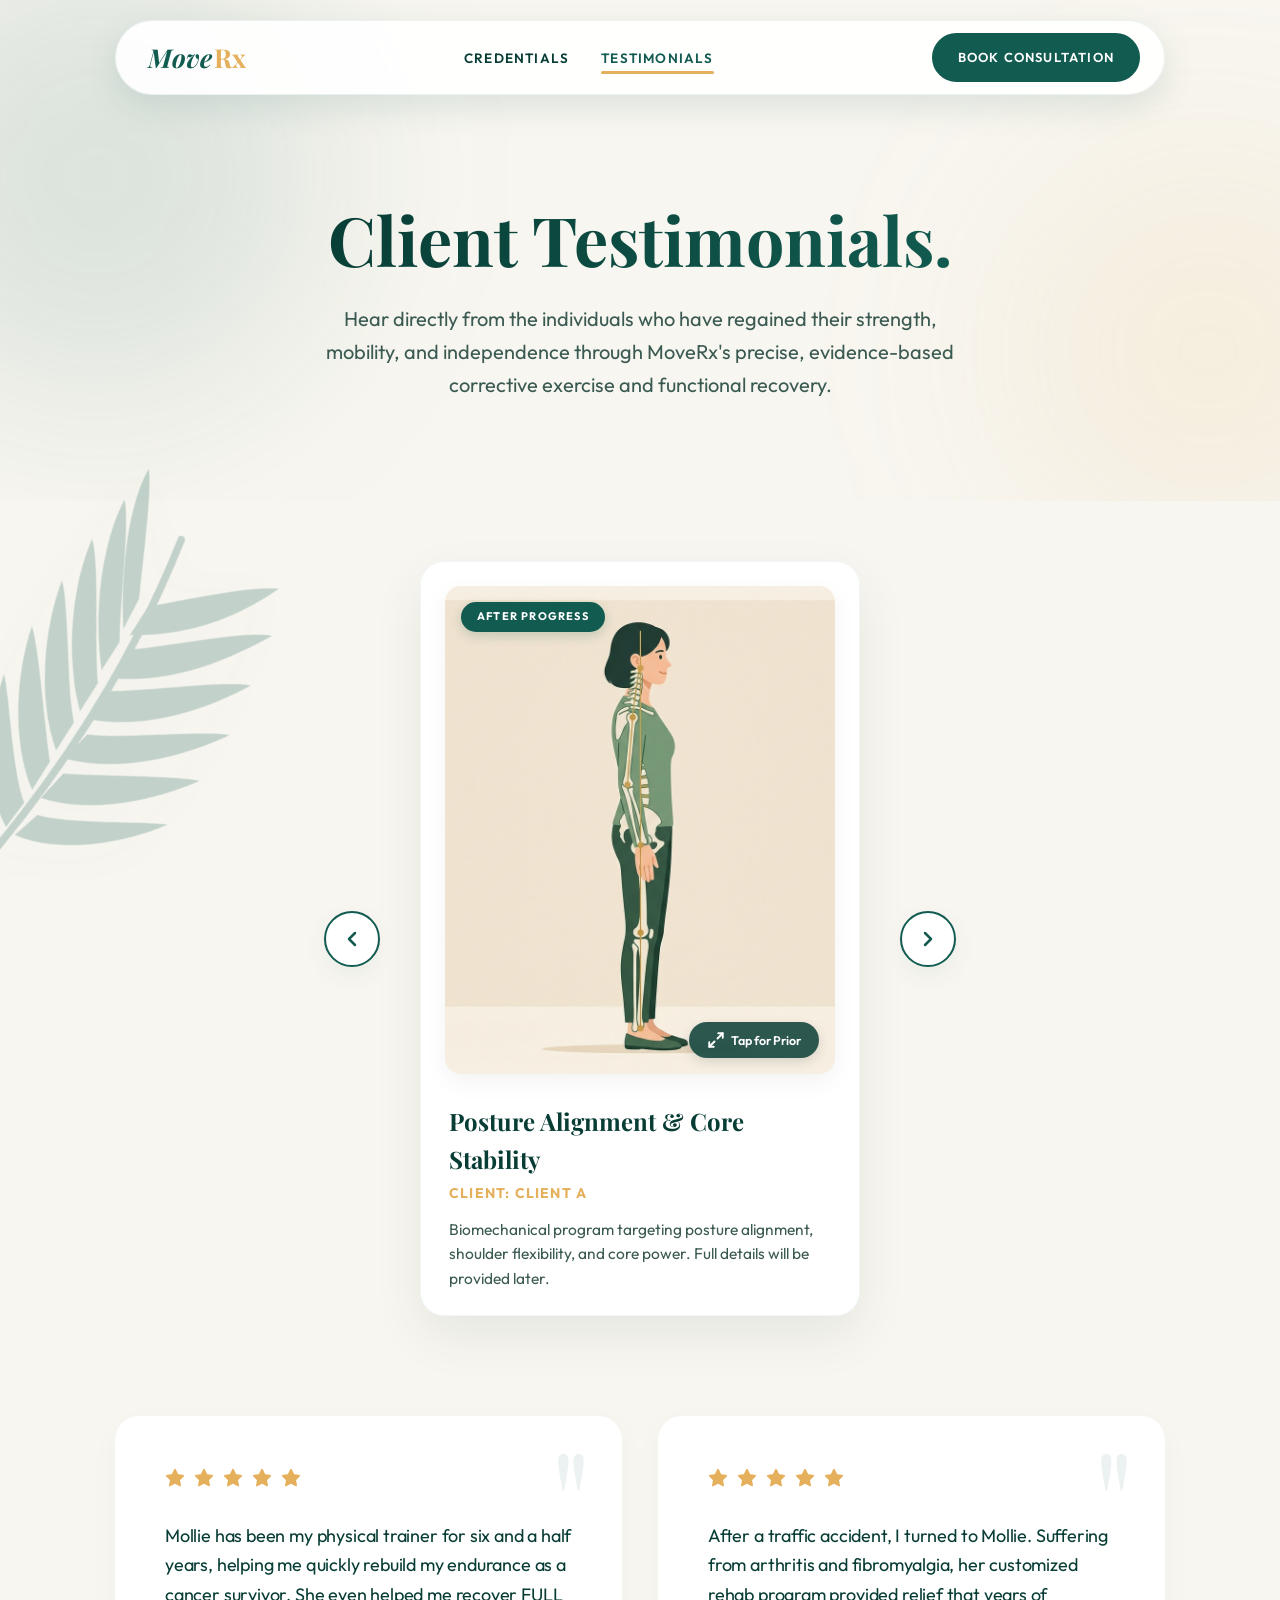
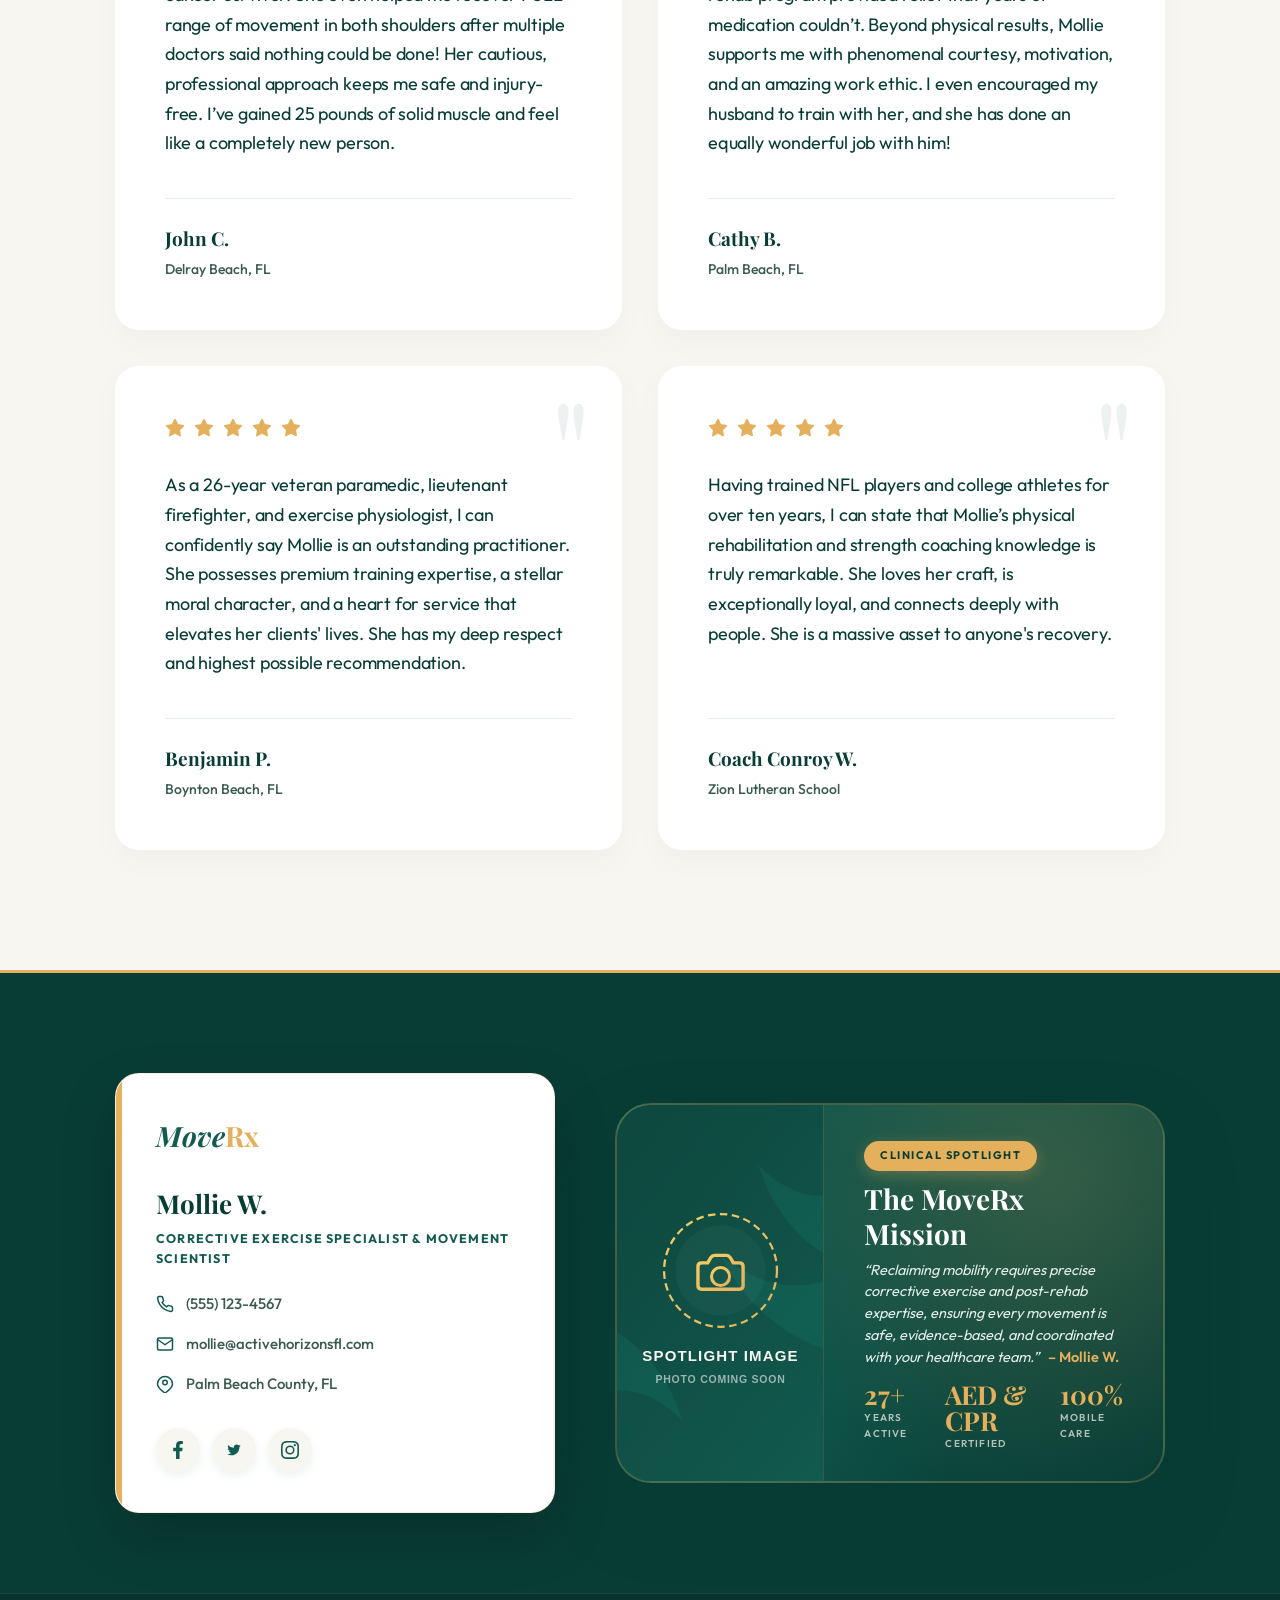
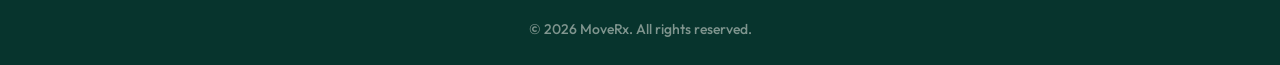
==== testimonials.html @ c53f0d88 "version 1" ====
<!DOCTYPE html>
<html lang="en">
<head>
    <meta charset="UTF-8">
    <meta name="viewport" content="width=device-width, initial-scale=1.0, minimum-scale=1.0">
    <title>Testimonials | MoveRx | Client Journeys</title>
    
    <!-- SEO Meta Tags -->
    <meta name="description" content="Read reviews and success stories from clients who reclaimed their physical independence, strength, and mobility through precision corrective exercise with Mollie.">
    
    <!-- Open Graph (OG) Social Sharing Previews -->
    <meta property="og:title" content="Testimonials | MoveRx | Client Journeys">
    <meta property="og:description" content="Read reviews and success stories from clients who reclaimed their physical independence, strength, and mobility through precision corrective exercise with Mollie.">
    <meta property="og:image" content="assets/images/hero/mollies%20brother.jpg">
    <meta property="og:type" content="website">
    
    <!-- Twitter Sharing Previews -->
    <meta name="twitter:card" content="summary_large_image">
    <meta name="twitter:title" content="Testimonials | MoveRx | Client Journeys">
    <meta name="twitter:description" content="Read reviews and success stories from clients who reclaimed their physical independence, strength, and mobility through precision corrective exercise with Mollie.">
    <meta name="twitter:image" content="assets/images/hero/mollies%20brother.jpg">
    
    <!-- Google Fonts: Playfair Display (Elegant Serif) & Outfit (Crisp Sans-Serif) -->
    <link rel="preconnect" href="https://fonts.googleapis.com">
    <link rel="preconnect" href="https://fonts.gstatic.com" crossorigin>
    <link href="https://fonts.googleapis.com/css2?family=Outfit:wght@400;500;600;700&family=Playfair+Display:ital,wght=0,600;0,700;1,600&display=swap" rel="stylesheet">
    
    <!-- CSS Design Tokens and Styles with version queries to bust caching -->
    <link rel="stylesheet" href="assets/css/variables.css?v=2.0.1">
    <link rel="stylesheet" href="assets/css/main.css?v=2.0.1">
    <link rel="stylesheet" href="assets/css/testimonials.css?v=2.0.1">
</head>
<body>

    <!-- Scroll-Animated Leaves (Injected via JS) -->
    <div id="leaves-mount"></div>

    <!-- Sticky Navigation Bar (Injected via JS) -->
    <header class="nav-container animate-fade-in" id="nav-header">
        <!-- Dynamic Navigation Pill Injected Here -->
    </header>

    <!-- Dynamic Sections Mount -->
    <main id="main-content">
        <!-- Hero, Fling Carousel, Testimonials Grid, and Footer will be injected here via JS -->
    </main>

    <!-- Testimonials Content and Injection Script -->
    <script src="assets/js/testimonials.js"></script>
</body>
</html>
---- assets/css/variables.css ----
/* =========================================
   TROPICAL HIGH-CONTRAST VARIABLES (MoveRx v2)
   ========================================= */
:root {
    /* Color Palette */
    --bg-color: #f8f6f0;       /* Warm Sand */
    --surface-color: #ffffff;  /* Pure White */
    --deep-palm: #083d35;      /* Darkest Green for text & elements */
    --ocean-teal: #125b50;     /* Vibrant Brand Green */
    --ocean-hover: #0d453c;    /* Deep Brand Green Hover */
    --sun-accent: #e5b05c;     /* Tropical Gold/Yellow Accent */
    
    /* Semantic Color Aliases */
    --text-primary: #083d35;
    --text-secondary: #3a5a52;
    --brand-color: #125b50;
    --brand-hover: #0d453c;
    
    /* Navigation Bar System */
    --nav-bg: rgba(255, 255, 255, 0.92);
    --nav-bg-hover: rgba(248, 246, 240, 0.95);
    --nav-border: rgba(18, 91, 80, 0.08);
    --nav-shadow: 0 12px 35px rgba(18, 91, 80, 0.12);
    
    /* Typography Tokens */
    --font-display: 'Playfair Display', serif;
    --font-body: 'Outfit', sans-serif;
    
    /* Spacing and Borders */
    --border-radius-pill: 980px;
    --border-radius-card: 24px;
    --border-radius-img: 16px;
    
    /* Transition Speed */
    --transition-smooth: 0.3s cubic-bezier(0.25, 0.8, 0.25, 1);
    --transition-fast: 0.2s ease;
}
---- assets/css/main.css ----
/* ==========================================================================
   MoveRx Main Stylesheet (v2)
   Description: Premium, mobile-first, and highly-commented design layout
   ========================================================================== */

/* 1. RESET & BASE ELEMENTS
   ========================================================================== */
* {
    margin: 0;
    padding: 0;
    box-sizing: border-box;
}

html, body {
    width: 100%;
    min-height: 100vh;
    margin: 0;
    padding: 0;
}

body {
    background-color: var(--bg-color);
    color: var(--deep-palm);
    font-family: var(--font-body);
    font-size: 18px;
    line-height: 1.6;
    font-weight: 400;
    -webkit-font-smoothing: antialiased;
    -moz-osx-font-smoothing: grayscale;
    overflow-x: hidden;
    position: relative;
}

/* Accessible outline indicators for keyboard navigators */
a, button, input, textarea {
    font-family: inherit;
}

a {
    text-decoration: none;
    color: inherit;
    transition: color var(--transition-fast);
}

a:focus-visible, 
button:focus-visible {
    outline: 3px solid var(--sun-accent);
    outline-offset: 4px;
}

/* Layout Container */
.container {
    width: 87.5%;
    max-width: 1050px;
    margin: 0 auto;
}

/* 2. REUSABLE UI COMPONENTS (Buttons, Badges)
   ========================================================================== */
.btn-primary {
    display: inline-block;
    background-color: var(--ocean-teal);
    color: var(--surface-color) !important;
    border-radius: var(--border-radius-pill);
    font-weight: 600;
    text-align: center;
    text-transform: uppercase;
    letter-spacing: 1px;
    padding: 16px 36px;
    font-size: 15px;
    border: 2px solid var(--ocean-teal);
    box-shadow: 0 8px 20px rgba(18, 91, 80, 0.2);
    transition: var(--transition-smooth);
    cursor: pointer;
}

.btn-primary-small {
    display: inline-block;
    background-color: var(--ocean-teal);
    color: var(--surface-color) !important;
    border-radius: var(--border-radius-pill);
    font-weight: 600;
    text-align: center;
    text-transform: uppercase;
    letter-spacing: 1.2px;
    padding: 12px 24px;
    font-size: 13px;
    border: 2px solid var(--ocean-teal);
    transition: var(--transition-smooth);
    cursor: pointer;
}

.btn-primary:hover, 
.btn-primary-small:hover {
    background-color: var(--deep-palm);
    border-color: var(--deep-palm);
    transform: translateY(-2px);
    box-shadow: 0 12px 25px rgba(8, 61, 53, 0.28);
}

.btn-primary:active, 
.btn-primary-small:active {
    transform: translateY(0);
}

/* 3. STICKY NAVIGATION HEADER
   ========================================================================== */
.nav-container {
    position: fixed;
    top: 20px;
    left: 0;
    width: 100%;
    display: flex;
    justify-content: center;
    z-index: 1000;
    padding: 0 20px;
}

/* Glassmorphism navigation pill */
.nav-pill {
    width: 100%;
    max-width: 1050px;
    background: var(--nav-bg);
    backdrop-filter: blur(12px);
    -webkit-backdrop-filter: blur(12px);
    box-shadow: var(--nav-shadow);
    border-radius: var(--border-radius-pill);
    padding: 12px 24px 12px 32px;
    display: flex;
    justify-content: space-between;
    align-items: center;
    border: 1px solid var(--nav-border);
    transition: background-color var(--transition-smooth), border var(--transition-smooth);
}

.nav-pill:hover {
    background: var(--nav-bg-hover);
    border-color: rgba(18, 91, 80, 0.15);
}

/* Logo brand styling */
.logo {
    font-family: var(--font-display);
    font-size: 26px;
    font-weight: 700;
    display: flex;
    align-items: center;
    gap: 2px;
}

.logo-move {
    color: var(--ocean-teal);
    font-style: italic;
}

.logo-rx {
    color: var(--sun-accent);
}

/* Nav Links List */
.nav-links {
    list-style: none;
    display: flex;
    gap: 32px;
    align-items: center;
}

.nav-links a {
    font-family: var(--font-body);
    font-size: 13.5px;
    font-weight: 600;
    color: var(--deep-palm);
    text-transform: uppercase;
    letter-spacing: 1.2px;
    position: relative;
    padding: 6px 0;
    transition: color var(--transition-fast);
}

/* Premium Gold Underline Animation on Hover */
.nav-links a::after {
    content: '';
    position: absolute;
    width: 0;
    height: 3px;
    bottom: -1px;
    left: 0;
    background-color: var(--sun-accent);
    transition: width var(--transition-smooth);
    border-radius: 2px;
}

.nav-links a:hover {
    color: var(--ocean-teal);
}

.nav-links a:hover::after {
    width: 100%;
}

/* Mobile Navigation Controls */
.mobile-only {
    display: none;
}

.mobile-toggle-checkbox {
    display: none;
}

.mobile-toggle-label {
    display: none;
    flex-direction: column;
    cursor: pointer;
    gap: 6px;
    padding: 10px 4px;
    z-index: 1001;
}

/* Hamburger bars */
.mobile-toggle-label span {
    display: block;
    width: 24px;
    height: 2.2px;
    background-color: var(--deep-palm);
    border-radius: 2px;
    transition: transform 0.3s cubic-bezier(0.25, 0.8, 0.25, 1), 
                opacity 0.2s ease;
}

/* Desktop CTA */
.desktop-only {
    display: block;
}

/* 4. HERO SECTION LAYOUT (Full Background Image)
   ========================================================================== */
.hero-section {
    padding: 200px 0 140px;
    position: relative;
    overflow: hidden;
    display: flex;
    align-items: center;
    justify-content: center;
    min-height: 90vh;
    text-align: center;
}

/* Background image wrapper with custom opacity */
.hero-bg-image {
    position: absolute;
    inset: 0;
    background-size: cover;
    background-position: center 30%;
    background-repeat: no-repeat;
    opacity: 0.82; /* Increased opacity by another +30% for high image visibility */
    z-index: -2;
    transition: opacity 0.5s ease;
}

/* Linear color gradient legibility mask */
.hero-overlay {
    position: absolute;
    inset: 0;
    background: linear-gradient(
        to bottom,
        rgba(248, 246, 240, 0.4) 0%,
        rgba(248, 246, 240, 0.8) 60%,
        rgba(248, 246, 240, 0.98) 100%
    );
    z-index: -1;
}

/* Ambient background glows (sit between mask and text) */
.hero-glow-teal {
    position: absolute;
    top: -10%;
    left: -10%;
    width: min(500px, 80vw);
    height: min(500px, 80vw);
    background: rgba(18, 91, 80, 0.12);
    filter: blur(120px);
    border-radius: 50%;
    pointer-events: none;
    z-index: -1;
}

.hero-glow-gold {
    position: absolute;
    bottom: 10%;
    right: -10%;
    width: min(450px, 70vw);
    height: min(450px, 70vw);
    background: rgba(229, 176, 92, 0.12);
    filter: blur(120px);
    border-radius: 50%;
    pointer-events: none;
    z-index: -1;
}

/* Centered content wrapper */
.hero-content-wrapper {
    display: flex;
    flex-direction: column;
    align-items: center;
    max-width: 800px; /* Optimal line length for typography reading */
    z-index: 2;
}

.pill-badge {
    display: inline-block;
    color: var(--deep-palm);
    font-size: 12.5px;
    font-weight: 700;
    text-transform: uppercase;
    letter-spacing: 1.5px;
    padding: 8px 24px;
    border-radius: var(--border-radius-pill);
    margin-bottom: 24px;
    background: var(--sun-accent);
    box-shadow: 0 6px 18px rgba(229, 176, 92, 0.35);
}

.hero-content-wrapper h1 {
    font-family: var(--font-display);
    font-size: clamp(38px, 6vw, 68px);
    line-height: 1.15;
    font-weight: 700;
    margin-bottom: 24px;
    color: var(--deep-palm);
}

.hero-description {
    font-family: var(--font-body);
    font-size: clamp(17px, 2.2vw, 20px);
    line-height: 1.65;
    color: var(--text-secondary);
    margin-bottom: 44px;
    max-width: 650px;
}

.hero-actions {
    display: flex;
    gap: 20px;
    align-items: center;
    justify-content: center;
    flex-wrap: wrap;
    width: 100%;
}

.btn-secondary {
    display: inline-block;
    color: var(--ocean-teal) !important;
    font-weight: 600;
    text-align: center;
    text-transform: uppercase;
    letter-spacing: 1.2px;
    padding: 14px 28px;
    font-size: 13.5px;
    border-radius: var(--border-radius-pill);
    border: 2px solid rgba(18, 91, 80, 0.2);
    background: transparent;
    transition: var(--transition-smooth);
    cursor: pointer;
}

.btn-secondary:hover {
    border-color: var(--ocean-teal);
    background-color: rgba(18, 91, 80, 0.05);
    transform: translateY(-2px);
}

.btn-secondary:active {
    transform: translateY(0);
}

/* 5. SCROLL-ANIMATED TROPICAL PALM LEAVES
   ========================================================================== */
.scroll-leaf-container {
    position: absolute;
    width: 300px;
    height: 450px;
    z-index: 1; /* Sits below interactive items but above background glows */
    pointer-events: none; /* Allows click-through interaction */
    opacity: 0;
    transition: opacity 0.25s ease-out, transform 0.25s ease-out;
    will-change: transform, opacity;
}

.leaf-left {
    left: -140px;
    transform: translateX(-65px) rotate(10deg);
    transform-origin: 50% 90%;
}

.leaf-right {
    right: -140px;
    transform: translateX(65px) rotate(-10deg);
    transform-origin: 50% 90%;
}

.scroll-leaf-svg {
    width: 100%;
    height: 100%;
    color: var(--ocean-teal);
    opacity: 0.85;
    filter: drop-shadow(0 10px 20px rgba(8, 61, 53, 0.08));
}

/* Override dimensions for specific tropical shapes to avoid text collision */
.scroll-leaf-container.type-palm {
    width: 220px;
    height: 330px;
}

.scroll-leaf-container.type-sand {
    width: 240px;
    height: 160px;
}

.scroll-leaf-container.type-sand.leaf-left {
    left: -110px;
}

/* 5. SUCCESS STORIES SHOWCASE (Dynamic Fling Carousel)
   ========================================================================== */
.success-section {
    padding: 120px 0;
    background-color: transparent;
    position: relative;
    z-index: 5;
    text-align: center;
}

.section-header {
    margin-bottom: 60px;
    text-align: center;
}

.section-header h2 {
    font-family: var(--font-display);
    font-size: clamp(32px, 5.2vw, 48px);
    font-weight: 700;
    margin-bottom: 20px;
    color: var(--deep-palm);
}

.section-subtext {
    font-family: var(--font-body);
    font-size: clamp(17px, 2.2vw, 21px);
    color: var(--text-secondary);
    max-width: 650px;
    margin: 0 auto;
}

/* Showcase layout containing side navigation buttons and card mount */
.showcase-container {
    position: relative;
    display: flex;
    align-items: center;
    justify-content: center;
    max-width: 800px;
    margin: 0 auto;
    gap: 40px;
    padding: 20px 0;
}

.carousel-btn {
    background: var(--surface-color);
    color: var(--ocean-teal);
    border: 2px solid var(--ocean-teal);
    border-radius: 50%;
    width: 56px;
    height: 56px;
    display: flex;
    align-items: center;
    justify-content: center;
    cursor: pointer;
    box-shadow: 0 8px 24px rgba(18, 91, 80, 0.06);
    transition: var(--transition-smooth);
    z-index: 10;
    flex-shrink: 0;
}

.carousel-btn:hover {
    background: var(--ocean-teal);
    color: var(--surface-color);
    transform: scale(1.1);
    box-shadow: 0 12px 28px rgba(18, 91, 80, 0.2);
}

.carousel-btn:active {
    transform: scale(0.95);
}

/* Stable card mount to prevent page reflows */
.card-mount {
    position: relative;
    width: 100%;
    max-width: 440px;
    min-height: 590px;
    display: flex;
    justify-content: center;
    align-items: flex-start;
    overflow: visible; /* Let card swing out of bounds dynamically */
}

/* The Success Card */
.success-card {
    width: 100%;
    background: var(--surface-color);
    border-radius: var(--border-radius-card);
    padding: 24px;
    box-shadow: 0 20px 50px rgba(8, 61, 53, 0.08);
    border: 1px solid rgba(18, 91, 80, 0.05);
    display: flex;
    flex-direction: column;
    gap: 24px;
    transition: border-color var(--transition-smooth), box-shadow var(--transition-smooth);
    will-change: transform, opacity;
}

.success-card:hover {
    border-color: rgba(18, 91, 80, 0.16);
    box-shadow: 0 28px 65px rgba(8, 61, 53, 0.13);
}

/* Interactive Image Transition box */
.image-transition-box {
    position: relative;
    width: 100%;
    aspect-ratio: 4 / 5;
    border-radius: var(--border-radius-img);
    overflow: hidden;
    cursor: pointer;
    box-shadow: 0 8px 25px rgba(0, 0, 0, 0.05);
    background: var(--bg-color);
}

.image-transition-box img {
    position: absolute;
    top: 0;
    left: 0;
    width: 100%;
    height: 100%;
    object-fit: cover;
    transition: opacity 0.6s cubic-bezier(0.25, 1, 0.5, 1), 
                transform 0.6s cubic-bezier(0.25, 1, 0.5, 1);
}

.img-before {
    z-index: 1;
    opacity: 0;
    transform: scale(1.04);
}

.img-after {
    z-index: 2;
    opacity: 1;
    transform: scale(1);
}

/* Toggle crossfade styling */
.image-transition-box.show-before .img-before {
    opacity: 1;
    transform: scale(1);
}

.image-transition-box.show-before .img-after {
    opacity: 0;
    transform: scale(0.96);
}

.status-badge {
    position: absolute;
    top: 16px;
    left: 16px;
    padding: 6px 16px;
    border-radius: var(--border-radius-pill);
    font-weight: 700;
    font-size: 11px;
    text-transform: uppercase;
    letter-spacing: 1.2px;
    transition: opacity var(--transition-smooth);
}

.badge-before {
    background: var(--surface-color);
    color: var(--deep-palm);
    z-index: 3;
    opacity: 0;
    box-shadow: 0 4px 12px rgba(0, 0, 0, 0.1);
}

.badge-after {
    background: var(--ocean-teal);
    color: var(--surface-color);
    z-index: 4;
    opacity: 1;
    box-shadow: 0 4px 12px rgba(18, 91, 80, 0.2);
}

.image-transition-box.show-before .badge-before {
    opacity: 1;
}

.image-transition-box.show-before .badge-after {
    opacity: 0;
}

/* User interaction instruction badge */
.interaction-hint {
    position: absolute;
    bottom: 16px;
    right: 16px;
    background: rgba(8, 61, 53, 0.85);
    backdrop-filter: blur(4px);
    -webkit-backdrop-filter: blur(4px);
    color: #fff;
    padding: 8px 18px;
    border-radius: var(--border-radius-pill);
    font-size: 12.5px;
    font-weight: 600;
    display: flex;
    align-items: center;
    gap: 6px;
    z-index: 5;
    box-shadow: 0 4px 12px rgba(0, 0, 0, 0.12);
    transition: background-color var(--transition-fast);
}

.image-transition-box:hover .interaction-hint {
    background: rgba(8, 61, 53, 0.95);
}

/* Typography styles for success card text info */
.service-info {
    text-align: left;
    padding: 4px 4px 0;
}

.service-title {
    font-family: var(--font-display);
    font-size: 24px;
    font-weight: 700;
    color: var(--deep-palm);
    margin-bottom: 4px;
}

.client-name {
    font-family: var(--font-body);
    font-size: 14px;
    font-weight: 700;
    color: var(--sun-accent);
    text-transform: uppercase;
    letter-spacing: 1.2px;
    margin-bottom: 12px;
}

.service-desc {
    font-family: var(--font-body);
    font-size: 15.5px;
    line-height: 1.6;
    color: var(--text-secondary);
}

/* Tactile Fling transition animations */
.fling-out-left {
    animation: flingOutLeft 0.35s cubic-bezier(0.25, 1, 0.5, 1) forwards;
}

.fling-out-right {
    animation: flingOutRight 0.35s cubic-bezier(0.25, 1, 0.5, 1) forwards;
}

.fling-in-left {
    animation: flingInLeft 0.35s cubic-bezier(0.25, 1, 0.5, 1) forwards;
}

.fling-in-right {
    animation: flingInRight 0.35s cubic-bezier(0.25, 1, 0.5, 1) forwards;
}

@keyframes flingOutLeft {
    0% {
        opacity: 1;
        transform: translateX(0) rotate(0) scale(1);
    }
    100% {
        opacity: 0;
        transform: translateX(-140%) rotate(-15deg) scale(0.9);
    }
}

@keyframes flingOutRight {
    0% {
        opacity: 1;
        transform: translateX(0) rotate(0) scale(1);
    }
    100% {
        opacity: 0;
        transform: translateX(140%) rotate(15deg) scale(0.9);
    }
}

@keyframes flingInLeft {
    0% {
        opacity: 0;
        transform: translateX(-140%) rotate(-15deg) scale(0.9);
    }
    100% {
        opacity: 1;
        transform: translateX(0) rotate(0) scale(1);
    }
}

@keyframes flingInRight {
    0% {
        opacity: 0;
        transform: translateX(140%) rotate(15deg) scale(0.9);
    }
    100% {
        opacity: 1;
        transform: translateX(0) rotate(0) scale(1);
    }
}

/* 6. VISUAL ANIMATIONS
   ========================================================================== */
@keyframes fadeInUp {
    from {
        opacity: 0;
        transform: translateY(20px);
    }
    to {
        opacity: 1;
        transform: translateY(0);
    }
}

.animate-fade-in {
    animation: fadeInUp 0.8s cubic-bezier(0.25, 1, 0.5, 1) forwards;
}

/* 7. RESPONSIVE MEDIA QUERIES (Mobile and Tablet Layouts)
   ========================================================================== */
@media (max-width: 768px) {
    /* Scale down and reposition leaves on mobile instead of hiding them */
    .scroll-leaf-container {
        width: 150px;
        height: 225px;
    }
    
    .leaf-left {
        left: -95px;
    }
    
    .leaf-right {
        right: -95px;
    }

    .scroll-leaf-container.type-palm {
        width: 110px;
        height: 165px;
    }
    
    .scroll-leaf-container.type-sand {
        width: 120px;
        height: 80px;
    }
    
    .scroll-leaf-container.type-sand.leaf-left {
        left: -75px;
    }
}

@media (max-width: 850px) {
    .mobile-toggle-label {
        display: flex;
    }

    .desktop-only {
        display: none;
    }

    .mobile-only {
        display: block;
        margin-top: 10px;
        width: 100%;
    }

    /* Change navbar pill behavior to support dropdown panel */
    .nav-pill {
        padding: 12px 24px;
        border-radius: 28px;
    }

    /* Mobile drawer menu styled cleanly */
    .nav-links {
        position: absolute;
        top: 80px;
        left: 20px;
        right: 20px;
        background: var(--surface-color);
        border: 1px solid var(--nav-border);
        border-radius: 20px;
        flex-direction: column;
        gap: 8px;
        padding: 24px;
        box-shadow: 0 16px 40px rgba(8, 61, 53, 0.16);
        opacity: 0;
        visibility: hidden;
        transform: translateY(-12px);
        transition: opacity 0.3s cubic-bezier(0.25, 0.8, 0.25, 1),
                    transform 0.3s cubic-bezier(0.25, 0.8, 0.25, 1),
                    visibility 0.3s;
        z-index: 999;
    }

    .nav-links a {
        display: block;
        width: 100%;
        text-align: center;
        padding: 14px 20px;
        font-size: 15px;
        border-radius: 10px;
        letter-spacing: 1.5px;
    }

    .nav-links a::after {
        display: none; /* Hide gold underline hover bar on mobile */
    }

    .nav-links a:hover {
        background-color: var(--bg-color);
        color: var(--ocean-teal);
    }

    /* Show links drawer and animate hamburger bars when checked */
    .mobile-toggle-checkbox:checked ~ .nav-links {
        opacity: 1;
        visibility: visible;
        transform: translateY(0);
    }

    .mobile-toggle-checkbox:checked ~ .mobile-toggle-label span:nth-child(1) {
        transform: translateY(8px) rotate(45deg);
    }

    .mobile-toggle-checkbox:checked ~ .mobile-toggle-label span:nth-child(2) {
        opacity: 0;
    }

    .mobile-toggle-checkbox:checked ~ .mobile-toggle-label span:nth-child(3) {
        transform: translateY(-8.2px) rotate(-45deg);
    }

    /* Hero section mobile responsive tweaks */
    .hero-section {
        padding: 140px 0 80px;
        min-height: auto;
    }
    
    .hero-bg-image {
        opacity: 0.75; /* Increased opacity by another +30% for higher mobile visibility */
    }
    
    .hero-description {
        margin-bottom: 30px;
    }
    
    .hero-actions {
        flex-direction: column;
        gap: 16px;
    }
    
    .hero-actions a {
        width: 100%;
        max-width: 280px;
    }

    /* Success Stories mobile responsive tweaks */
    .success-section {
        padding: 80px 0;
    }
    
    .showcase-container {
        gap: 16px;
    }
    
    .carousel-btn {
        position: absolute;
        top: 32%;
        width: 48px;
        height: 48px;
        background: rgba(255, 255, 255, 0.95);
        border-color: rgba(18, 91, 80, 0.25);
        box-shadow: 0 6px 20px rgba(8, 61, 53, 0.12);
    }
    
    .prev-btn {
        left: -12px;
    }
    
    .next-btn {
        right: -12px;
    }
    
    .card-mount {
        min-height: 525px;
        max-width: 100%;
    }
    
    .success-card {
        padding: 18px;
    }
    
    .service-title {
        font-size: 22px;
    }
}

/* ==========================================================================
   8. SITE FOOTER (Green Theme with Business Card & 3D Spotlight Card)
   ========================================================================== */
.site-footer-green {
    background-color: var(--deep-palm);
    color: var(--bg-color);
    padding: 100px 0 0;
    position: relative;
    z-index: 5;
    border-top: 3px solid var(--sun-accent);
    overflow: hidden;
}

.footer-grid-container {
    display: grid;
    grid-template-columns: 1fr 1.25fr;
    gap: 60px;
    align-items: center;
    padding-bottom: 80px;
}

/* 8.1 BUSINESS CARD (LEFT SIDE) */
.business-card {
    background: var(--surface-color);
    color: var(--deep-palm);
    padding: 40px;
    border-radius: var(--border-radius-card);
    box-shadow: 0 24px 55px rgba(0, 0, 0, 0.18);
    border: 1px solid rgba(229, 176, 92, 0.2);
    position: relative;
    overflow: hidden;
    display: flex;
    flex-direction: column;
    gap: 24px;
}

.business-card::before {
    content: '';
    position: absolute;
    top: 0;
    left: 0;
    width: 6px;
    height: 100%;
    background: var(--sun-accent);
}

.business-card .card-logo {
    font-family: var(--font-display);
    font-size: 28px;
    font-weight: 700;
}

.business-card .card-logo .logo-move {
    color: var(--ocean-teal);
    font-style: italic;
}

.business-card .card-logo .logo-rx {
    color: var(--sun-accent);
}

.business-card h3 {
    font-family: var(--font-display);
    font-size: 26px;
    font-weight: 700;
    color: var(--deep-palm);
    margin-bottom: 4px;
}

.business-card .card-specialty {
    font-family: var(--font-body);
    font-size: 12.5px;
    font-weight: 700;
    text-transform: uppercase;
    letter-spacing: 1.2px;
    color: var(--ocean-teal);
}

.business-card .card-contact-info {
    display: flex;
    flex-direction: column;
    gap: 16px;
}

.business-card .card-contact-item {
    display: flex;
    align-items: center;
    gap: 12px;
    font-size: 15px;
    font-weight: 500;
    color: var(--text-secondary);
    transition: color var(--transition-fast);
}

.business-card a.card-contact-item:hover {
    color: var(--ocean-teal);
}

.business-card .card-contact-item svg {
    color: var(--ocean-teal);
    flex-shrink: 0;
}

.business-card .card-socials {
    display: flex;
    gap: 12px;
    margin-top: 8px;
}

.business-card .social-icon {
    display: flex;
    align-items: center;
    justify-content: center;
    width: 44px;
    height: 44px;
    border-radius: 50%;
    background-color: var(--bg-color);
    color: var(--ocean-teal);
    transition: var(--transition-smooth);
    box-shadow: 0 4px 10px rgba(18, 91, 80, 0.08);
}

.business-card .social-icon svg {
    width: 18px;
    height: 18px;
}

.business-card .social-icon:hover {
    background-color: var(--ocean-teal);
    color: var(--surface-color);
    transform: translateY(-3px);
    box-shadow: 0 8px 18px rgba(18, 91, 80, 0.2);
}

/* 8.2 3D SPOTLIGHT CARD (RIGHT SIDE) */
.card-container-3d {
    position: relative;
    width: 100%;
    max-width: 800px;
    height: 380px;
    perspective: 2000px;
}

.canvas-3d {
    position: relative;
    width: 100%;
    height: 100%;
    border-radius: 36px;
    transition: transform 0.4s cubic-bezier(0.16, 1, 0.3, 1), box-shadow 0.4s ease;
    transform-style: preserve-3d;
    box-shadow: 0 30px 70px rgba(8, 61, 53, 0.25);
    background: linear-gradient(135deg, var(--ocean-teal) 0%, var(--deep-palm) 100%);
    border: 2px solid rgba(229, 176, 92, 0.25);
    display: grid;
    grid-template-columns: repeat(5, 1fr);
    grid-template-rows: repeat(5, 1fr);
    overflow: hidden;
}

.canvas-3d::after {
    content: '';
    position: absolute;
    top: 0; left: 0; right: 0; bottom: 0;
    background: radial-gradient(circle at 80% 20%, rgba(229, 176, 92, 0.18) 0%, transparent 60%),
                radial-gradient(circle at 10% 80%, rgba(24, 154, 134, 0.2) 0%, transparent 50%);
    pointer-events: none;
    z-index: 2;
}

.tracker {
    position: relative;
    width: 100%;
    height: 100%;
    z-index: 20;
    cursor: pointer;
}

.tr-1  { grid-area: 1 / 1; }
.tr-2  { grid-area: 1 / 2; }
.tr-3  { grid-area: 1 / 3; }
.tr-4  { grid-area: 1 / 4; }
.tr-5  { grid-area: 1 / 5; }
.tr-6  { grid-area: 2 / 1; }
.tr-7  { grid-area: 2 / 2; }
.tr-8  { grid-area: 2 / 3; }
.tr-9  { grid-area: 2 / 4; }
.tr-10 { grid-area: 2 / 5; }
.tr-11 { grid-area: 3 / 1; }
.tr-12 { grid-area: 3 / 2; }
.tr-13 { grid-area: 3 / 3; }
.tr-14 { grid-area: 3 / 4; }
.tr-15 { grid-area: 3 / 5; }
.tr-16 { grid-area: 4 / 1; }
.tr-17 { grid-area: 4 / 2; }
.tr-18 { grid-area: 4 / 3; }
.tr-19 { grid-area: 4 / 4; }
.tr-20 { grid-area: 4 / 5; }
.tr-21 { grid-area: 5 / 1; }
.tr-22 { grid-area: 5 / 2; }
.tr-23 { grid-area: 5 / 3; }
.tr-24 { grid-area: 5 / 4; }
.tr-25 { grid-area: 5 / 5; }

/* Rotations triggered on sibling canvas */
.canvas-3d:has(.tr-1:hover)  { transform: rotateX(12deg) rotateY(-18deg); }
.canvas-3d:has(.tr-2:hover)  { transform: rotateX(12deg) rotateY(-9deg); }
.canvas-3d:has(.tr-3:hover)  { transform: rotateX(12deg) rotateY(0deg); }
.canvas-3d:has(.tr-4:hover)  { transform: rotateX(12deg) rotateY(9deg); }
.canvas-3d:has(.tr-5:hover)  { transform: rotateX(12deg) rotateY(18deg); }
.canvas-3d:has(.tr-6:hover)  { transform: rotateX(6deg) rotateY(-18deg); }
.canvas-3d:has(.tr-7:hover)  { transform: rotateX(6deg) rotateY(-9deg); }
.canvas-3d:has(.tr-8:hover)  { transform: rotateX(6deg) rotateY(0deg); }
.canvas-3d:has(.tr-9:hover)  { transform: rotateX(6deg) rotateY(9deg); }
.canvas-3d:has(.tr-10:hover) { transform: rotateX(6deg) rotateY(18deg); }
.canvas-3d:has(.tr-11:hover) { transform: rotateX(0deg) rotateY(-18deg); }
.canvas-3d:has(.tr-12:hover) { transform: rotateX(0deg) rotateY(-9deg); }
.canvas-3d:has(.tr-13:hover) { transform: rotateX(0deg) rotateY(0deg); }
.canvas-3d:has(.tr-14:hover) { transform: rotateX(0deg) rotateY(9deg); }
.canvas-3d:has(.tr-15:hover) { transform: rotateX(0deg) rotateY(18deg); }
.canvas-3d:has(.tr-16:hover) { transform: rotateX(-6deg) rotateY(-18deg); }
.canvas-3d:has(.tr-17:hover) { transform: rotateX(-6deg) rotateY(-9deg); }
.canvas-3d:has(.tr-18:hover) { transform: rotateX(-6deg) rotateY(0deg); }
.canvas-3d:has(.tr-19:hover) { transform: rotateX(-6deg) rotateY(9deg); }
.canvas-3d:has(.tr-20:hover) { transform: rotateX(-6deg) rotateY(18deg); }
.canvas-3d:has(.tr-21:hover) { transform: rotateX(-12deg) rotateY(-18deg); }
.canvas-3d:has(.tr-22:hover) { transform: rotateX(-12deg) rotateY(-9deg); }
.canvas-3d:has(.tr-23:hover) { transform: rotateX(-12deg) rotateY(0deg); }
.canvas-3d:has(.tr-24:hover) { transform: rotateX(-12deg) rotateY(9deg); }
.canvas-3d:has(.tr-25:hover) { transform: rotateX(-12deg) rotateY(18deg); }

.card-content-3d {
    position: absolute;
    top: 0; left: 0;
    width: 100%; height: 100%;
    pointer-events: none;
    display: flex;
    z-index: 5;
    transform-style: preserve-3d;
}

.spotlight-split-layout {
    display: flex;
    flex-direction: row;
    height: 100%;
    width: 100%;
}

.spotlight-image-side {
    width: 38%;
    height: 100%;
    position: relative;
    border-right: 1px solid rgba(229, 176, 92, 0.15);
    z-index: 1;
    transform: translateZ(30px);
    overflow: hidden;
}

.spotlight-img {
    width: 100%;
    height: 100%;
    object-fit: cover;
    display: block;
}

.spotlight-text-side {
    width: 62%;
    height: 100%;
    padding: 36px 40px;
    display: flex;
    flex-direction: column;
    justify-content: space-between;
    color: var(--surface-color);
}

.spotlight-badge {
    align-self: flex-start;
    background: var(--sun-accent);
    color: var(--deep-palm);
    font-size: 11px;
    font-weight: 700;
    text-transform: uppercase;
    letter-spacing: 1.5px;
    padding: 6px 16px;
    border-radius: var(--border-radius-pill);
    transform: translateZ(45px);
    box-shadow: 0 4px 15px rgba(229, 176, 92, 0.3);
}

.card-title-3d {
    font-family: var(--font-display);
    font-size: 28px;
    font-weight: 700;
    color: var(--surface-color);
    transform: translateZ(60px);
    margin-top: 10px;
    line-height: 1.25;
}

.card-description-3d {
    font-family: var(--font-body);
    font-size: 14.5px;
    line-height: 1.5;
    color: #e2edea;
    transform: translateZ(50px);
    margin-top: 8px;
    font-style: italic;
}

.card-description-3d .quote-author {
    color: var(--sun-accent);
    font-weight: 600;
    font-style: normal;
    display: inline-block;
    margin-left: 6px;
}

.card-stats-row-3d {
    display: flex;
    gap: 30px;
    margin-top: 15px;
    transform: translateZ(55px);
}

.stat-box-3d {
    display: flex;
    flex-direction: column;
}

.stat-number-3d {
    font-family: var(--font-display);
    font-size: 26px;
    font-weight: 700;
    color: var(--sun-accent);
    line-height: 1;
    margin-bottom: 2px;
}

.stat-label-3d {
    font-size: 10px;
    text-transform: uppercase;
    letter-spacing: 1.2px;
    color: rgba(248, 246, 240, 0.7);
    font-weight: 600;
}

/* 8.3 FOOTER BOTTOM BAR */
.footer-bottom-bar {
    background-color: rgba(0, 0, 0, 0.15);
    padding: 24px 0;
    border-top: 1px solid rgba(248, 246, 240, 0.08);
    font-size: 14px;
    font-weight: 500;
    color: rgba(248, 246, 240, 0.5);
    text-align: center;
}

/* 8.4 RESPONSIVE FOOTER MEDIA QUERIES */
@media (max-width: 900px) {
    .footer-grid-container {
        grid-template-columns: 1fr;
        gap: 50px;
        padding-bottom: 60px;
    }
    
    .business-card {
        max-width: 100%;
    }
}

@media (max-width: 768px) {
    .site-footer-green {
        padding: 80px 0 0;
    }
    
    .card-container-3d {
        height: 520px;
    }
    
    .spotlight-split-layout {
        flex-direction: column;
    }
    
    .spotlight-image-side {
        width: 100%;
        height: 180px;
        border-right: none;
        border-bottom: 1px solid rgba(229, 176, 92, 0.15);
    }
    
    .spotlight-text-side {
        width: 100%;
        padding: 30px;
        gap: 16px;
    }
    
    .card-stats-row-3d {
        gap: 20px;
    }
}
---- assets/css/testimonials.css ----
/* ==========================================================================
   MoveRx Testimonials Stylesheet (v2)
   Description: Styles for the testimonials grid, client testimonial cards,
                hero section, active page navigation highlights.
   ========================================================================== */

/* 1. TESTIMONIALS HERO SECTION
   ========================================================================== */
.testimonial-hero {
    position: relative;
    padding: 200px 0 100px;
    text-align: center;
    overflow: hidden;
    min-height: 50vh;
    display: flex;
    align-items: center;
    justify-content: center;
}

/* Ambient decorative background glows */
.testimonial-hero .hero-glow-teal {
    position: absolute;
    top: -10%;
    left: -10%;
    width: min(450px, 75vw);
    height: min(450px, 75vw);
    background: rgba(18, 91, 80, 0.12);
    filter: blur(100px);
    border-radius: 50%;
    pointer-events: none;
    z-index: -1;
}

.testimonial-hero .hero-glow-gold {
    position: absolute;
    bottom: -10%;
    right: -10%;
    width: min(400px, 70vw);
    height: min(400px, 70vw);
    background: rgba(229, 176, 92, 0.12);
    filter: blur(100px);
    border-radius: 50%;
    pointer-events: none;
    z-index: -1;
}

.testimonial-hero-content {
    display: flex;
    flex-direction: column;
    align-items: center;
    max-width: 800px;
    z-index: 2;
}

.testimonial-hero h1 {
    font-family: var(--font-display);
    font-size: clamp(38px, 6vw, 68px);
    line-height: 1.15;
    font-weight: 700;
    margin-bottom: 24px;
    background: linear-gradient(135deg, var(--deep-palm) 0%, var(--ocean-teal) 100%);
    -webkit-background-clip: text;
    -webkit-text-fill-color: transparent;
    display: inline-block;
}

.testimonial-hero .hero-subtext {
    font-family: var(--font-body);
    font-size: clamp(17px, 2.2vw, 20px);
    line-height: 1.65;
    color: var(--text-secondary);
    max-width: 650px;
    margin: 0 auto;
}

/* 2. TESTIMONIALS GRID & CARDS
   ========================================================================== */
.testimonials-grid-section {
    position: relative;
    padding: 20px 0 120px;
    z-index: 2;
}

.testimonials-grid {
    display: grid;
    grid-template-columns: 1fr;
    gap: 28px;
}

@media (min-width: 768px) {
    .testimonials-grid {
        grid-template-columns: repeat(2, 1fr);
        gap: 36px;
    }
}

.testimonial-card {
    background-color: var(--surface-color);
    border-radius: var(--border-radius-card);
    padding: 48px;
    box-shadow: 0 10px 30px rgba(0, 0, 0, 0.03);
    border: 2px solid transparent;
    transition: transform var(--transition-smooth), 
                box-shadow var(--transition-smooth), 
                border-color var(--transition-smooth);
    display: flex;
    flex-direction: column;
    height: 100%;
    position: relative;
    overflow: hidden;
}

/* Premium styled quotation mark watermark */
.testimonial-card::before {
    content: '"';
    position: absolute;
    top: 10px;
    right: 28px;
    font-size: 140px;
    font-family: var(--font-display);
    color: var(--ocean-teal);
    opacity: 0.08;
    line-height: 1;
    pointer-events: none;
}

.testimonial-card:hover {
    transform: translateY(-6px);
    border-color: var(--ocean-teal);
    box-shadow: 0 20px 40px rgba(18, 91, 80, 0.12);
}

.testimonial-stars {
    color: var(--sun-accent);
    font-size: 19px;
    letter-spacing: 3px;
    margin-bottom: 24px;
}

.testimonial-quote {
    font-family: var(--font-body);
    font-size: 18px;
    line-height: 1.65;
    color: var(--text-primary);
    margin-bottom: 40px;
    flex-grow: 1;
    letter-spacing: -0.01em;
    font-weight: 400;
}

.testimonial-author {
    display: flex;
    flex-direction: column;
    border-top: 1px solid rgba(18, 91, 80, 0.10);
    padding-top: 24px;
}

.author-name {
    font-family: var(--font-display);
    font-weight: 700;
    font-size: 19px;
    color: var(--text-primary);
}

.author-detail {
    font-size: 14px;
    color: var(--text-secondary);
    margin-top: 4px;
    font-weight: 500;
}

/* 3. ACTIVE NAVIGATION LINK STYLE
   ========================================================================== */
.nav-links a.active-link {
    color: var(--ocean-teal) !important;
}

.nav-links a.active-link::after {
    width: 100% !important;
}

/* Responsive adjustments */
@media (max-width: 768px) {
    .testimonial-hero {
        padding: 160px 0 80px;
    }
    
    .testimonial-card {
        padding: 32px;
    }
    
    .testimonial-quote {
        margin-bottom: 28px;
    }
}
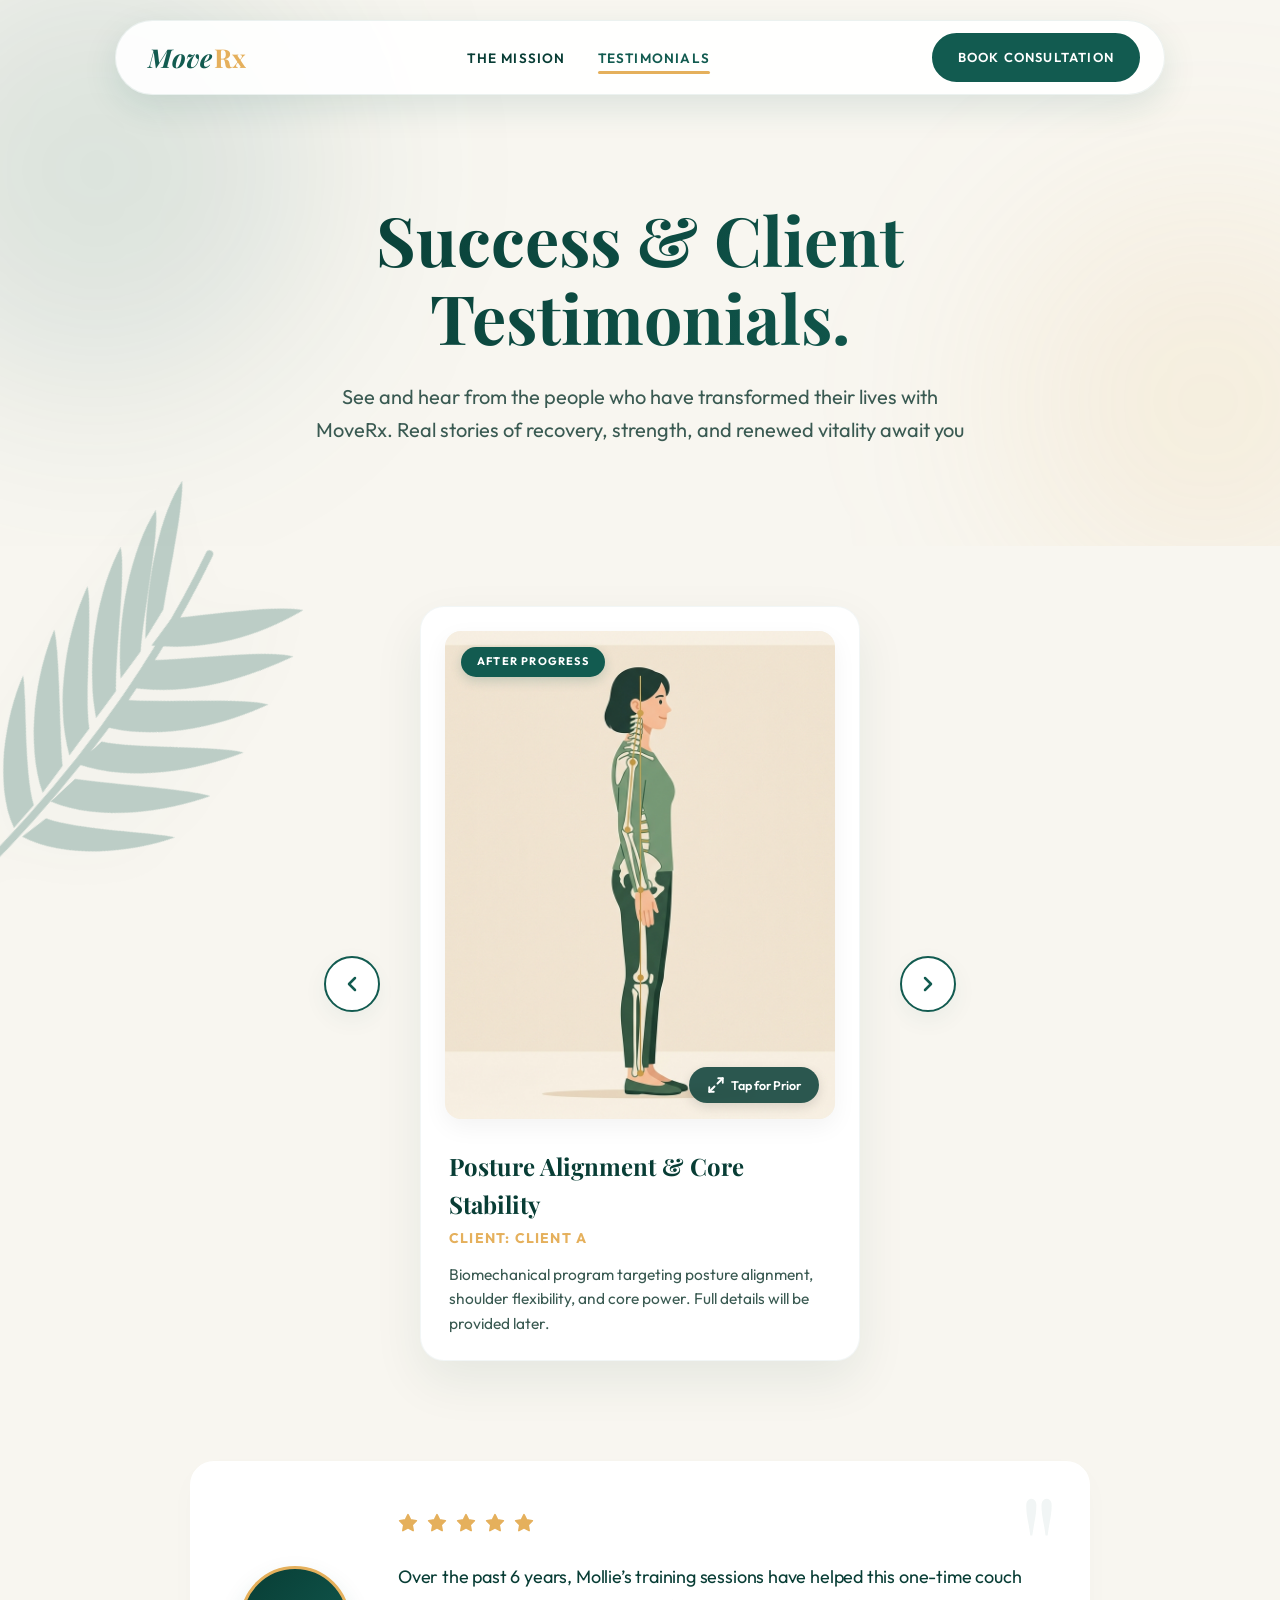
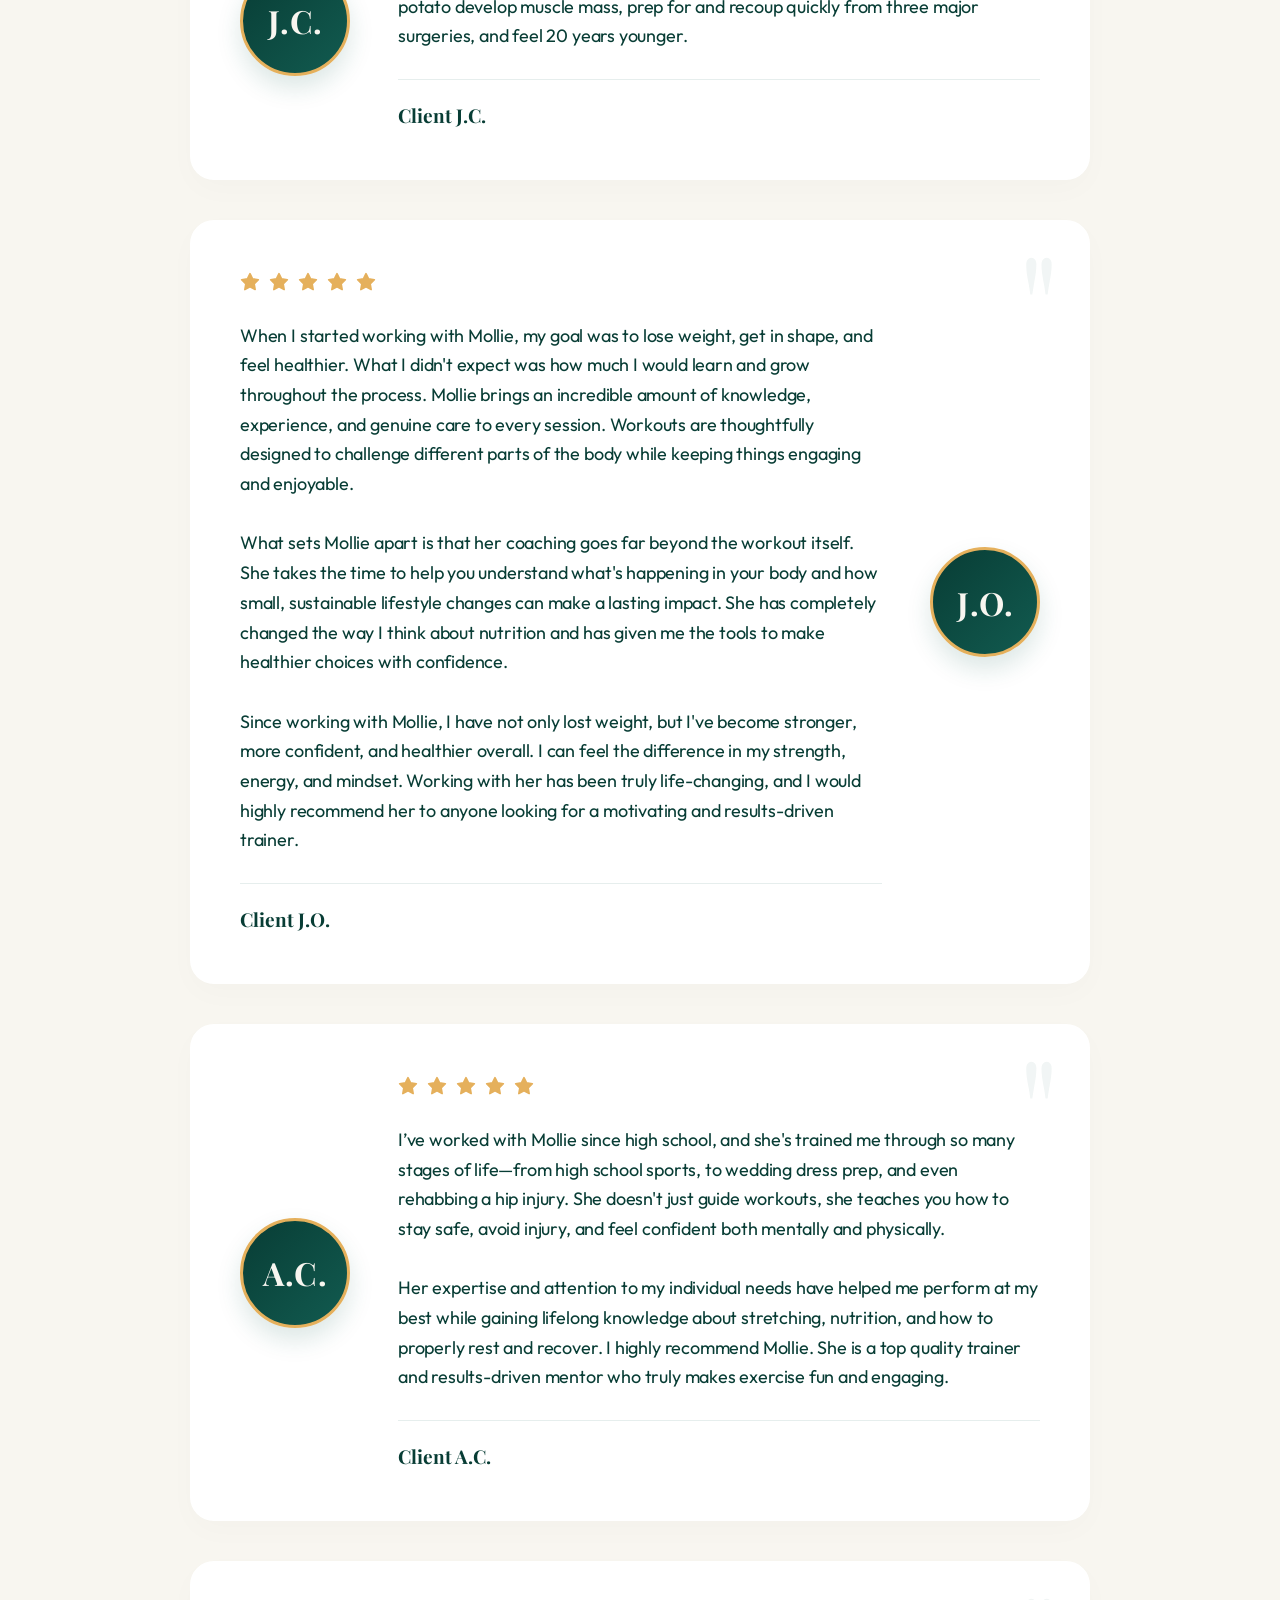
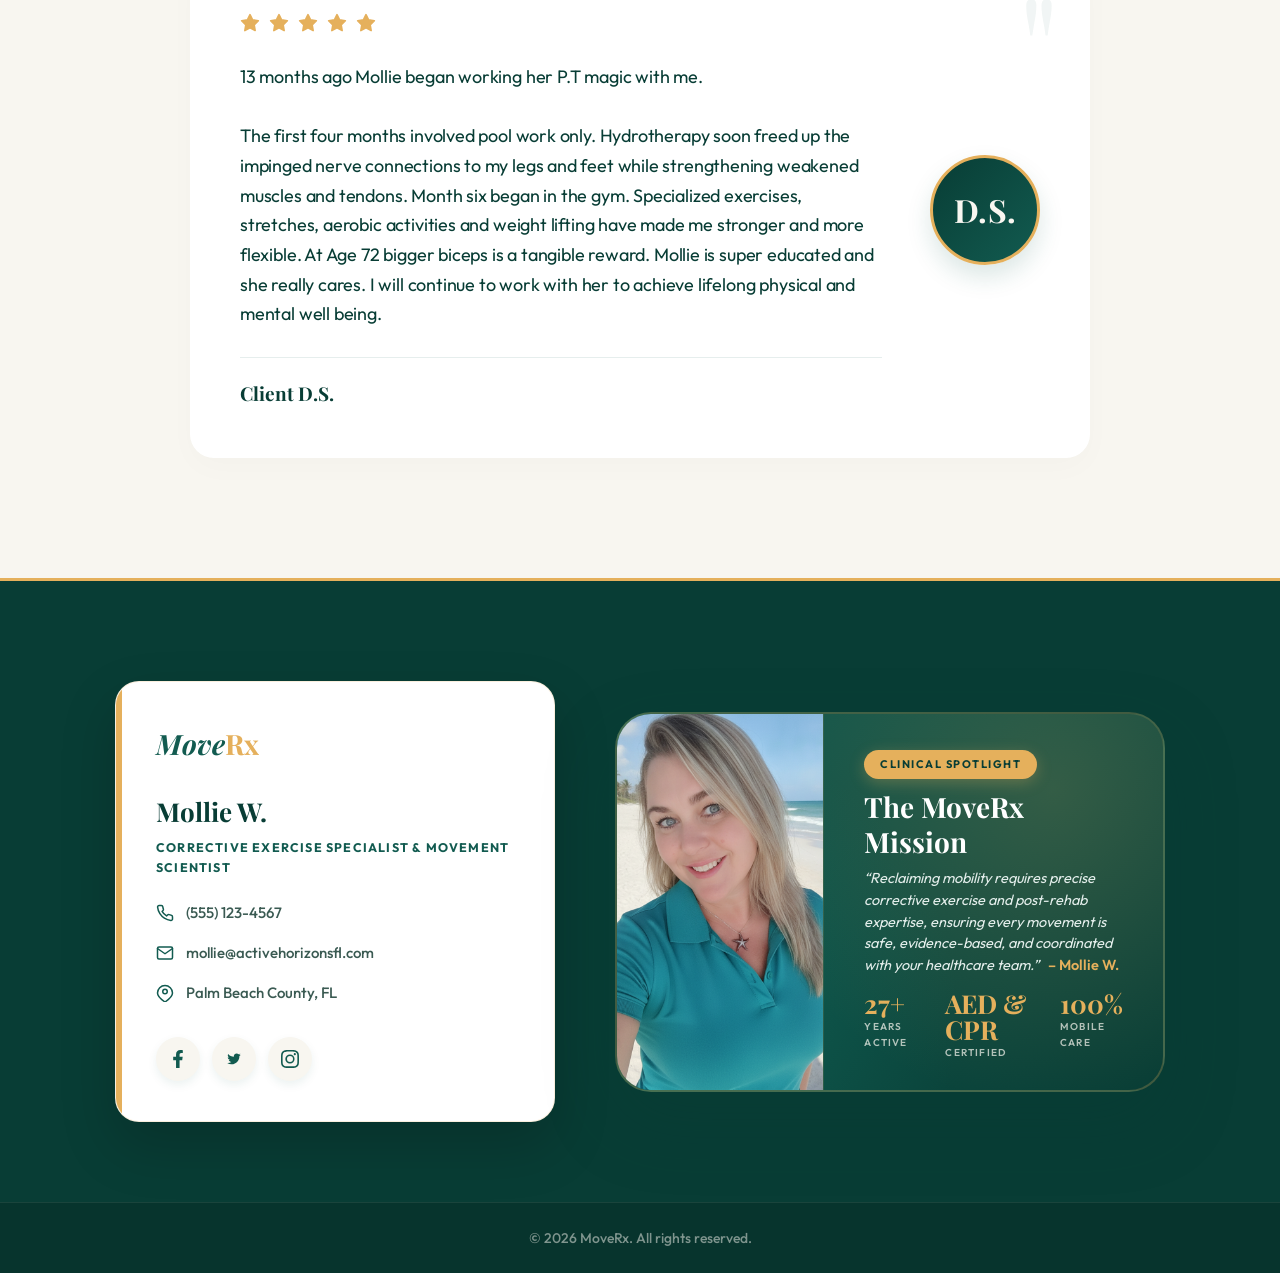
==== commit 1e47e8b0: "version 2" ====
--- a/testimonials.html
+++ b/testimonials.html
@@ -26,11 +26,23 @@
     <link href="https://fonts.googleapis.com/css2?family=Outfit:wght@400;500;600;700&family=Playfair+Display:ital,wght=0,600;0,700;1,600&display=swap" rel="stylesheet">
     
     <!-- CSS Design Tokens and Styles with version queries to bust caching -->
-    <link rel="stylesheet" href="assets/css/variables.css?v=2.0.1">
-    <link rel="stylesheet" href="assets/css/main.css?v=2.0.1">
-    <link rel="stylesheet" href="assets/css/testimonials.css?v=2.0.1">
+    <link rel="stylesheet" href="assets/css/variables.css?v=2.1.0">
+    <link rel="stylesheet" href="assets/css/main.css?v=2.1.0">
+    <link rel="stylesheet" href="assets/css/testimonials.css?v=2.1.0">
 </head>
 <body>
+
+    <!-- Preloader Loading Screen -->
+    <div id="preloader" class="preloader-overlay">
+        <div class="loader">
+            <span class="m char-move">M</span>
+            <span class="o char-move">o</span>
+            <span class="v char-move">v</span>
+            <span class="e char-move">e</span>
+            <span class="r char-rx">R</span>
+            <span class="x char-rx">x</span>
+        </div>
+    </div>
 
     <!-- Scroll-Animated Leaves (Injected via JS) -->
     <div id="leaves-mount"></div>
@@ -46,6 +58,7 @@
     </main>
 
     <!-- Testimonials Content and Injection Script -->
+    <script src="assets/js/testimonials-data.js"></script>
     <script src="assets/js/testimonials.js"></script>
 </body>
 </html>
--- a/assets/css/main.css
+++ b/assets/css/main.css
@@ -1180,6 +1180,7 @@
     width: 100%;
     height: 100%;
     object-fit: cover;
+    object-position: center 15%;
     display: block;
 }
 
@@ -1294,7 +1295,24 @@
     }
     
     .card-container-3d {
-        height: 520px;
+        height: auto;
+    }
+    
+    .canvas-3d {
+        height: auto;
+        display: flex;
+        flex-direction: column;
+        transform: none !important;
+        transition: none !important;
+    }
+    
+    .tracker {
+        display: none;
+    }
+    
+    .card-content-3d {
+        position: relative;
+        height: auto;
     }
     
     .spotlight-split-layout {
@@ -1303,19 +1321,403 @@
     
     .spotlight-image-side {
         width: 100%;
-        height: 180px;
+        height: auto;
+        aspect-ratio: 4 / 3;
+        transform: none;
         border-right: none;
         border-bottom: 1px solid rgba(229, 176, 92, 0.15);
+        border-radius: var(--border-radius-card) var(--border-radius-card) 0 0;
+    }
+    
+    .spotlight-img {
+        object-position: center 8%;
     }
     
     .spotlight-text-side {
         width: 100%;
         padding: 30px;
-        gap: 16px;
+        gap: 24px;
+        height: auto;
+    }
+    
+    .card-description-3d {
+        transform: none;
+    }
+    
+    .spotlight-badge {
+        transform: none;
+    }
+    
+    .card-title-3d {
+        transform: none;
     }
     
     .card-stats-row-3d {
+        transform: none;
         gap: 20px;
-    }
-}
-
+        flex-wrap: wrap;
+    }
+}
+
+/* ==========================================================================
+   9. CREDENTIALS MARQUEE SECTION (AUTOMATED INFINITE SCROLL)
+   ========================================================================== */
+
+.credentials-section {
+    padding: 80px 0 100px;
+    background-color: var(--bg-color);
+    position: relative;
+    z-index: 2;
+}
+
+.marquee-container {
+    overflow: hidden;
+    width: 100%;
+    position: relative;
+    padding: 24px 0;
+    -webkit-mask-image: linear-gradient(
+        to right,
+        transparent 0%,
+        black 10%,
+        black 90%,
+        transparent 100%
+    );
+    mask-image: linear-gradient(
+        to right,
+        transparent 0%,
+        black 10%,
+        black 90%,
+        transparent 100%
+    );
+}
+
+.marquee__inner {
+    display: flex;
+    width: max-content;
+    animation: marquee 25s linear infinite;
+}
+
+/* Paused state on hover/touch */
+.marquee__inner.paused {
+    animation-play-state: paused;
+}
+
+.marquee__group {
+    display: flex;
+    gap: 28px;
+    padding-right: 28px; /* Match the gap spacing to ensure seamless loops */
+}
+
+.cert-card {
+    background-color: #141414;
+    border-radius: 12px;
+    padding: 20px;
+    box-shadow: 0 4px 20px rgba(0, 0, 0, 0.25);
+    border: 1px solid rgba(255, 255, 255, 0.08);
+    transition: transform var(--transition-smooth), 
+                box-shadow var(--transition-smooth), 
+                border-color var(--transition-smooth);
+    display: flex;
+    flex-direction: column;
+    width: 300px;
+    flex-shrink: 0;
+    cursor: pointer;
+    text-align: left;
+}
+
+.cert-card:hover {
+    transform: translateY(-6px);
+    border-color: var(--sun-accent);
+    box-shadow: 0 16px 36px rgba(229, 176, 92, 0.18);
+}
+
+.cert-visual-zone {
+    width: 100%;
+    aspect-ratio: 1.4;
+    background: #1d1d1d;
+    border: 1px solid rgba(255, 255, 255, 0.05);
+    border-radius: 8px;
+    overflow: hidden;
+    position: relative;
+    display: flex;
+    align-items: center;
+    justify-content: center;
+    margin-bottom: 18px;
+}
+
+.cert-visual-zone img {
+    width: 100%;
+    height: 100%;
+    object-fit: contain;
+    display: block;
+}
+
+.cert-card-title {
+    font-family: var(--font-body);
+    font-size: 16px;
+    font-weight: 600;
+    color: #ffffff;
+    line-height: 1.35;
+    margin-bottom: 6px;
+    flex-grow: 1;
+    display: -webkit-box;
+    -webkit-line-clamp: 2;
+    -webkit-box-orient: vertical;
+    overflow: hidden;
+    text-overflow: ellipsis;
+    min-height: 44px;
+}
+
+.cert-card-org {
+    font-family: var(--font-body);
+    font-size: 13px;
+    color: #b0b0b0;
+    font-weight: 500;
+}
+
+@media (max-width: 600px) {
+    .marquee__group .cert-card {
+        width: 250px;
+    }
+    .cert-visual-zone {
+        margin-bottom: 12px;
+    }
+    .cert-card-title {
+        font-size: 15px;
+        min-height: 40px;
+    }
+}
+
+@keyframes marquee {
+    0% {
+        transform: translateX(0);
+    }
+    100% {
+        transform: translateX(-50%);
+    }
+}
+
+/* LIGHTBOX MODAL OVERLAY */
+.modal-overlay {
+    position: fixed;
+    top: 0; left: 0; right: 0; bottom: 0;
+    background-color: rgba(18, 91, 80, 0.45);
+    backdrop-filter: blur(10px);
+    display: flex;
+    align-items: center;
+    justify-content: center;
+    z-index: 1000;
+    padding: 20px;
+    opacity: 0;
+    visibility: hidden;
+    transition: opacity var(--transition-smooth), visibility var(--transition-smooth);
+}
+
+.modal-overlay.active {
+    opacity: 1;
+    visibility: visible;
+}
+
+.modal-box {
+    background: var(--surface-color);
+    border-radius: var(--border-radius-card);
+    width: 100%;
+    max-width: 660px;
+    padding: 30px;
+    position: relative;
+    box-shadow: 0 30px 80px rgba(0,0,0,0.25);
+    transform: scale(0.95);
+    transition: transform var(--transition-smooth);
+    border: 1px solid rgba(229, 176, 92, 0.2);
+}
+
+.modal-overlay.active .modal-box {
+    transform: scale(1);
+}
+
+.modal-close-btn {
+    position: absolute;
+    top: 20px; right: 20px;
+    background: rgba(18, 91, 80, 0.05);
+    border: none;
+    width: 36px; height: 36px;
+    border-radius: 50%;
+    font-size: 24px;
+    display: flex; align-items: center; justify-content: center;
+    cursor: pointer;
+    color: var(--deep-palm);
+    transition: background var(--transition-smooth), color var(--transition-smooth);
+}
+
+.modal-close-btn:hover {
+    background: var(--deep-palm);
+    color: var(--bg-color);
+}
+
+.modal-title {
+    font-family: var(--font-display);
+    font-size: 22px;
+    font-weight: 700;
+    color: var(--deep-palm);
+    line-height: 1.3;
+    margin-bottom: 6px;
+}
+
+.modal-org {
+    font-size: 12px;
+    color: var(--ocean-teal);
+    font-weight: 700;
+    text-transform: uppercase;
+    letter-spacing: 1px;
+    margin-bottom: 20px;
+}
+
+.modal-display-frame {
+    background: #ffffff;
+    border: 1px solid rgba(18, 91, 80, 0.08);
+    border-radius: 12px;
+    padding: 10px;
+    display: flex;
+    justify-content: center;
+    align-items: center;
+    overflow: auto;
+}
+
+.modal-display-frame img {
+    max-width: 100%;
+    height: auto;
+    max-height: 60vh;
+    border-radius: 6px;
+    box-shadow: 0 4px 15px rgba(0,0,0,0.06);
+}
+
+.modal-ctrl-btn {
+    background: linear-gradient(135deg, var(--deep-palm) 0%, var(--ocean-teal) 100%);
+    color: #ffffff;
+    border: none;
+    font-size: 13px;
+    font-weight: 600;
+    padding: 10px 22px;
+    border-radius: 30px;
+    display: inline-flex;
+    align-items: center;
+    gap: 8px;
+    cursor: pointer;
+    text-decoration: none;
+    box-shadow: 0 4px 15px rgba(18, 91, 80, 0.25);
+    transition: transform var(--transition-smooth), box-shadow var(--transition-smooth);
+}
+
+.modal-ctrl-btn:hover {
+    transform: translateY(-2px);
+    box-shadow: 0 8px 20px rgba(18, 91, 80, 0.35);
+}
+
+/* Spinner Styles */
+.loading-overlay-spinner {
+    position: absolute;
+    display: flex;
+    align-items: center;
+    justify-content: center;
+}
+
+.spinner {
+    width: 28px;
+    height: 28px;
+    border: 3px solid rgba(18, 91, 80, 0.1);
+    border-top: 3px solid var(--ocean-teal);
+    border-radius: 50%;
+    animation: spin 1s linear infinite;
+}
+
+@keyframes spin {
+    0% { transform: rotate(0deg); }
+    100% { transform: rotate(360deg); }
+}
+
+/* ==========================================================================
+   10. SITE PRELOADER
+   ========================================================================== */
+.preloader-overlay {
+    position: fixed;
+    top: 0;
+    left: 0;
+    width: 100%;
+    height: 100%;
+    background-color: var(--deep-palm);
+    display: flex;
+    justify-content: center;
+    align-items: center;
+    z-index: 99999;
+    opacity: 1;
+    visibility: visible;
+    transition: opacity 0.5s cubic-bezier(0.25, 1, 0.5, 1), 
+                visibility 0.5s cubic-bezier(0.25, 1, 0.5, 1);
+}
+
+.preloader-overlay.fade-out {
+    opacity: 0;
+    visibility: hidden;
+}
+
+.loader {
+    --ANIMATION-DELAY-MULTIPLIER: 70ms;
+    padding: 0;
+    margin: 0;
+    display: flex;
+    flex-direction: row;
+    justify-content: center;
+    align-items: center;
+    overflow: hidden;
+    height: 6rem;
+}
+
+.loader span {
+    padding: 0;
+    margin: 0;
+    font-family: var(--font-display);
+    font-size: 4rem;
+    font-weight: 700;
+    letter-spacing: -0.05em;
+    transform: translateY(4rem);
+    animation: hideAndSeek 1.2s alternate infinite cubic-bezier(0.86, 0, 0.07, 1);
+    display: inline-block;
+}
+
+.loader span.char-move {
+    color: #ffffff;
+}
+
+.loader span.char-rx {
+    color: var(--sun-accent);
+}
+
+.loader .m {
+    animation-delay: calc(var(--ANIMATION-DELAY-MULTIPLIER) * 0);
+}
+.loader .o {
+    animation-delay: calc(var(--ANIMATION-DELAY-MULTIPLIER) * 1);
+}
+.loader .v {
+    animation-delay: calc(var(--ANIMATION-DELAY-MULTIPLIER) * 2);
+}
+.loader .e {
+    animation-delay: calc(var(--ANIMATION-DELAY-MULTIPLIER) * 3);
+}
+.loader .r {
+    animation-delay: calc(var(--ANIMATION-DELAY-MULTIPLIER) * 4);
+    margin-left: 2px;
+}
+.loader .x {
+    animation-delay: calc(var(--ANIMATION-DELAY-MULTIPLIER) * 5);
+}
+
+@keyframes hideAndSeek {
+    0% {
+        transform: translateY(4rem);
+    }
+    100% {
+        transform: translateY(0rem);
+    }
+}
+
--- a/assets/css/testimonials.css
+++ b/assets/css/testimonials.css
@@ -81,37 +81,38 @@
     z-index: 2;
 }
 
-.testimonials-grid {
-    display: grid;
-    grid-template-columns: 1fr;
-    gap: 28px;
-}
-
-@media (min-width: 768px) {
-    .testimonials-grid {
-        grid-template-columns: repeat(2, 1fr);
-        gap: 36px;
-    }
-}
-
-.testimonial-card {
+.testimonials-rows-container {
+    display: flex;
+    flex-direction: column;
+    align-items: center;
+    gap: 40px;
+    width: 100%;
+}
+
+.testimonial-row-card {
     background-color: var(--surface-color);
     border-radius: var(--border-radius-card);
     padding: 48px;
-    box-shadow: 0 10px 30px rgba(0, 0, 0, 0.03);
+    box-shadow: 0 10px 30px rgba(0, 0, 0, 0.02);
     border: 2px solid transparent;
     transition: transform var(--transition-smooth), 
                 box-shadow var(--transition-smooth), 
                 border-color var(--transition-smooth);
     display: flex;
-    flex-direction: column;
-    height: 100%;
+    align-items: center;
+    gap: 48px;
+    max-width: 900px;
+    width: 100%;
     position: relative;
     overflow: hidden;
 }
 
+.testimonial-row-card.row-reverse {
+    flex-direction: row-reverse;
+}
+
 /* Premium styled quotation mark watermark */
-.testimonial-card::before {
+.testimonial-row-card::before {
     content: '"';
     position: absolute;
     top: 10px;
@@ -119,22 +120,53 @@
     font-size: 140px;
     font-family: var(--font-display);
     color: var(--ocean-teal);
-    opacity: 0.08;
+    opacity: 0.06;
     line-height: 1;
     pointer-events: none;
 }
 
-.testimonial-card:hover {
+.testimonial-row-card:hover {
     transform: translateY(-6px);
     border-color: var(--ocean-teal);
-    box-shadow: 0 20px 40px rgba(18, 91, 80, 0.12);
+    box-shadow: 0 20px 40px rgba(18, 91, 80, 0.10);
+}
+
+.badge-side {
+    display: flex;
+    align-items: center;
+    justify-content: center;
+    flex-shrink: 0;
+}
+
+.author-badge-circle {
+    width: 110px;
+    height: 110px;
+    border-radius: 50%;
+    background: linear-gradient(135deg, var(--deep-palm) 0%, var(--ocean-teal) 100%);
+    color: var(--bg-color);
+    display: flex;
+    align-items: center;
+    justify-content: center;
+    font-family: var(--font-display);
+    font-size: 32px;
+    font-weight: 700;
+    letter-spacing: 0.5px;
+    border: 3px solid var(--sun-accent);
+    box-shadow: 0 12px 24px rgba(18, 91, 80, 0.15);
+    user-select: none;
+}
+
+.content-side {
+    flex-grow: 1;
+    display: flex;
+    flex-direction: column;
 }
 
 .testimonial-stars {
     color: var(--sun-accent);
     font-size: 19px;
     letter-spacing: 3px;
-    margin-bottom: 24px;
+    margin-bottom: 20px;
 }
 
 .testimonial-quote {
@@ -142,17 +174,18 @@
     font-size: 18px;
     line-height: 1.65;
     color: var(--text-primary);
-    margin-bottom: 40px;
+    margin-bottom: 28px;
     flex-grow: 1;
     letter-spacing: -0.01em;
     font-weight: 400;
+    white-space: pre-wrap;
 }
 
 .testimonial-author {
     display: flex;
     flex-direction: column;
     border-top: 1px solid rgba(18, 91, 80, 0.10);
-    padding-top: 24px;
+    padding-top: 20px;
 }
 
 .author-name {
@@ -185,11 +218,20 @@
         padding: 160px 0 80px;
     }
     
-    .testimonial-card {
-        padding: 32px;
+    .testimonial-row-card {
+        flex-direction: column !important;
+        align-items: center;
+        text-align: center;
+        padding: 36px 24px;
+        gap: 24px;
     }
     
-    .testimonial-quote {
-        margin-bottom: 28px;
-    }
-}
+    .content-side {
+        align-items: center;
+    }
+    
+    .testimonial-author {
+        align-items: center;
+        width: 100%;
+    }
+}
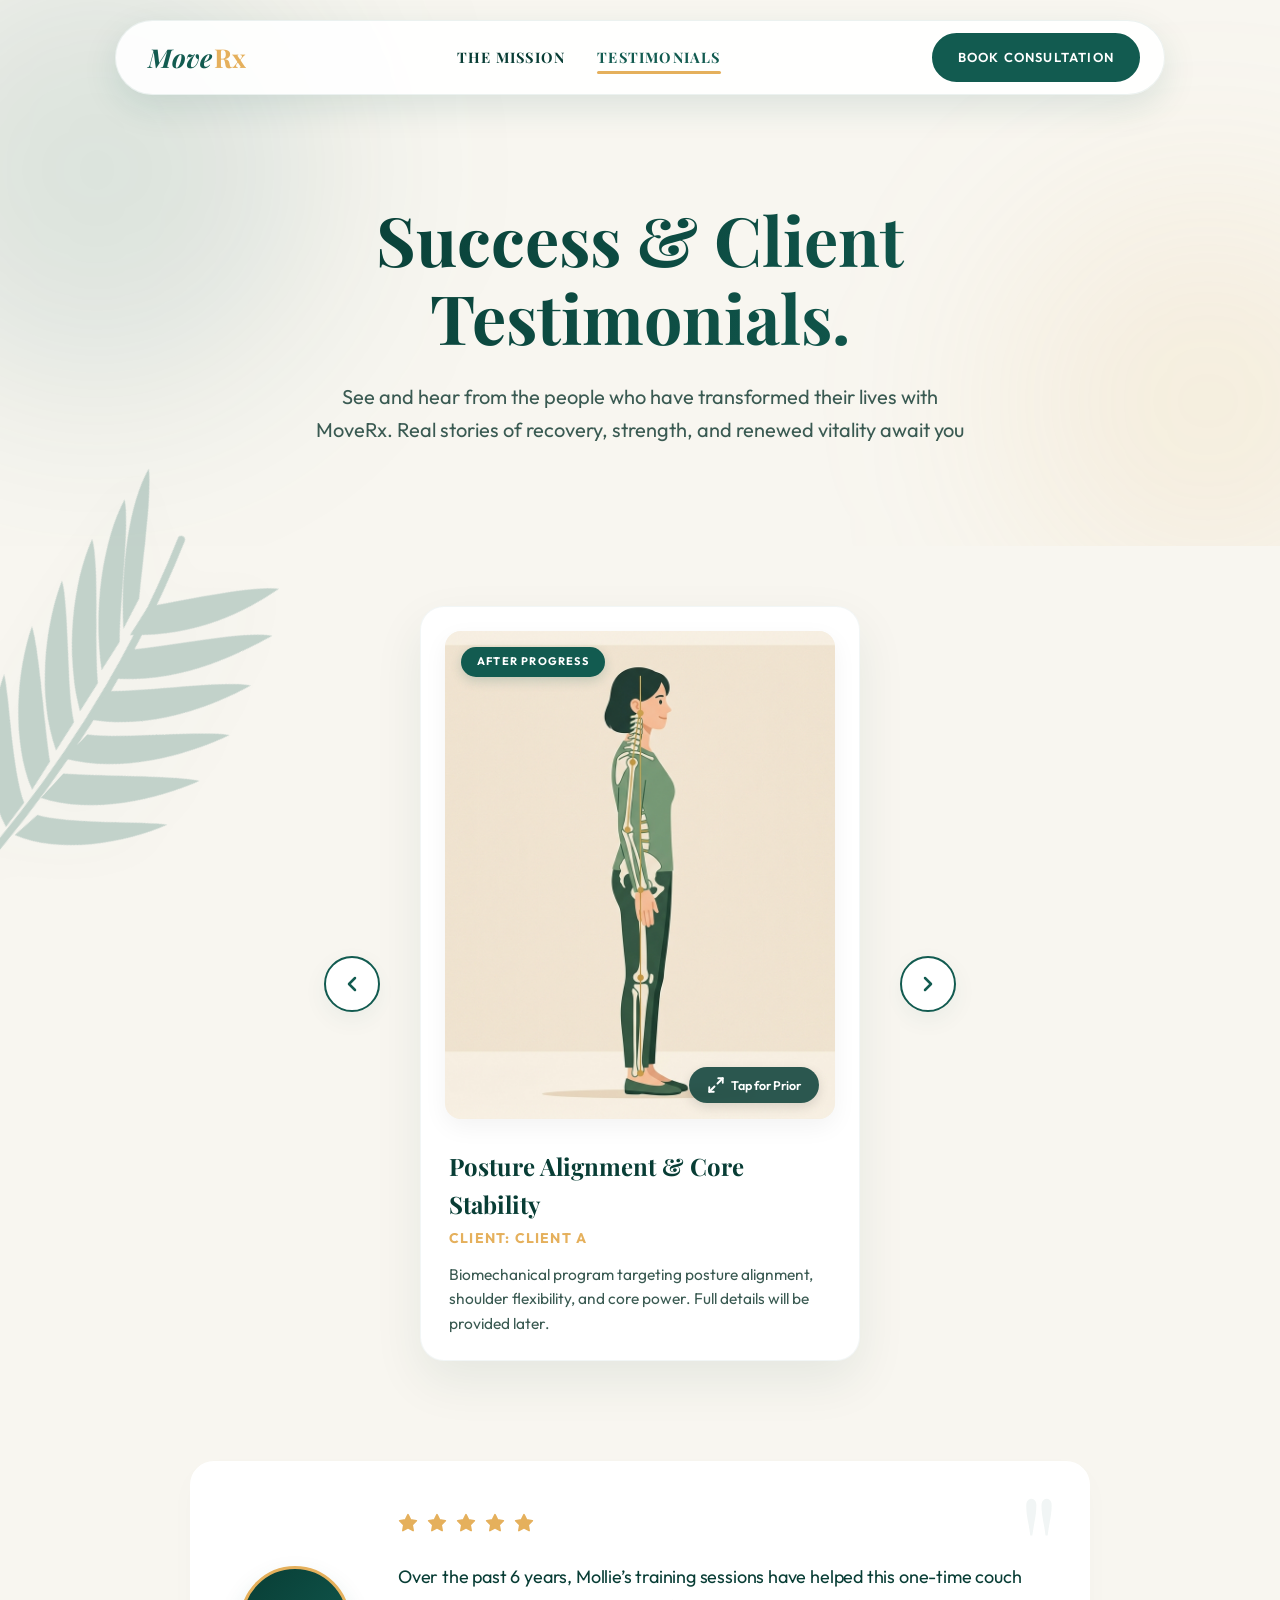
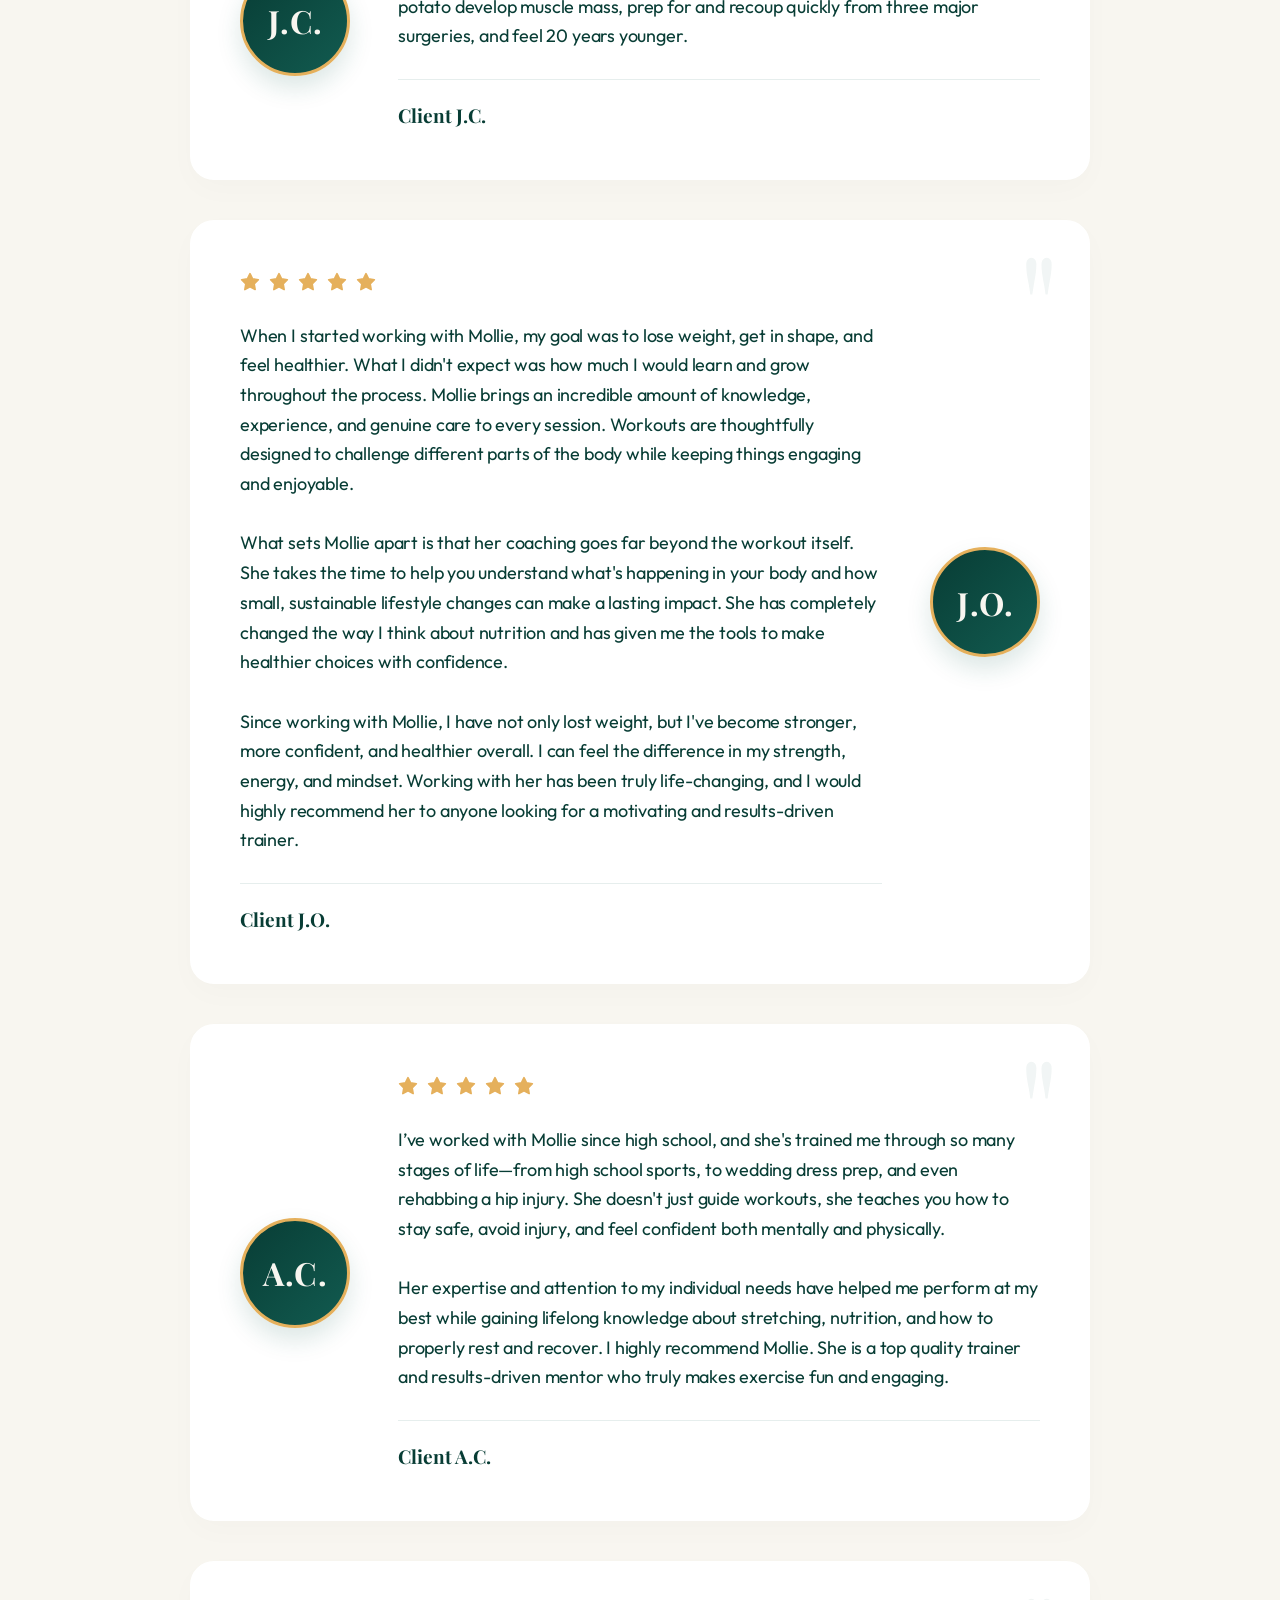
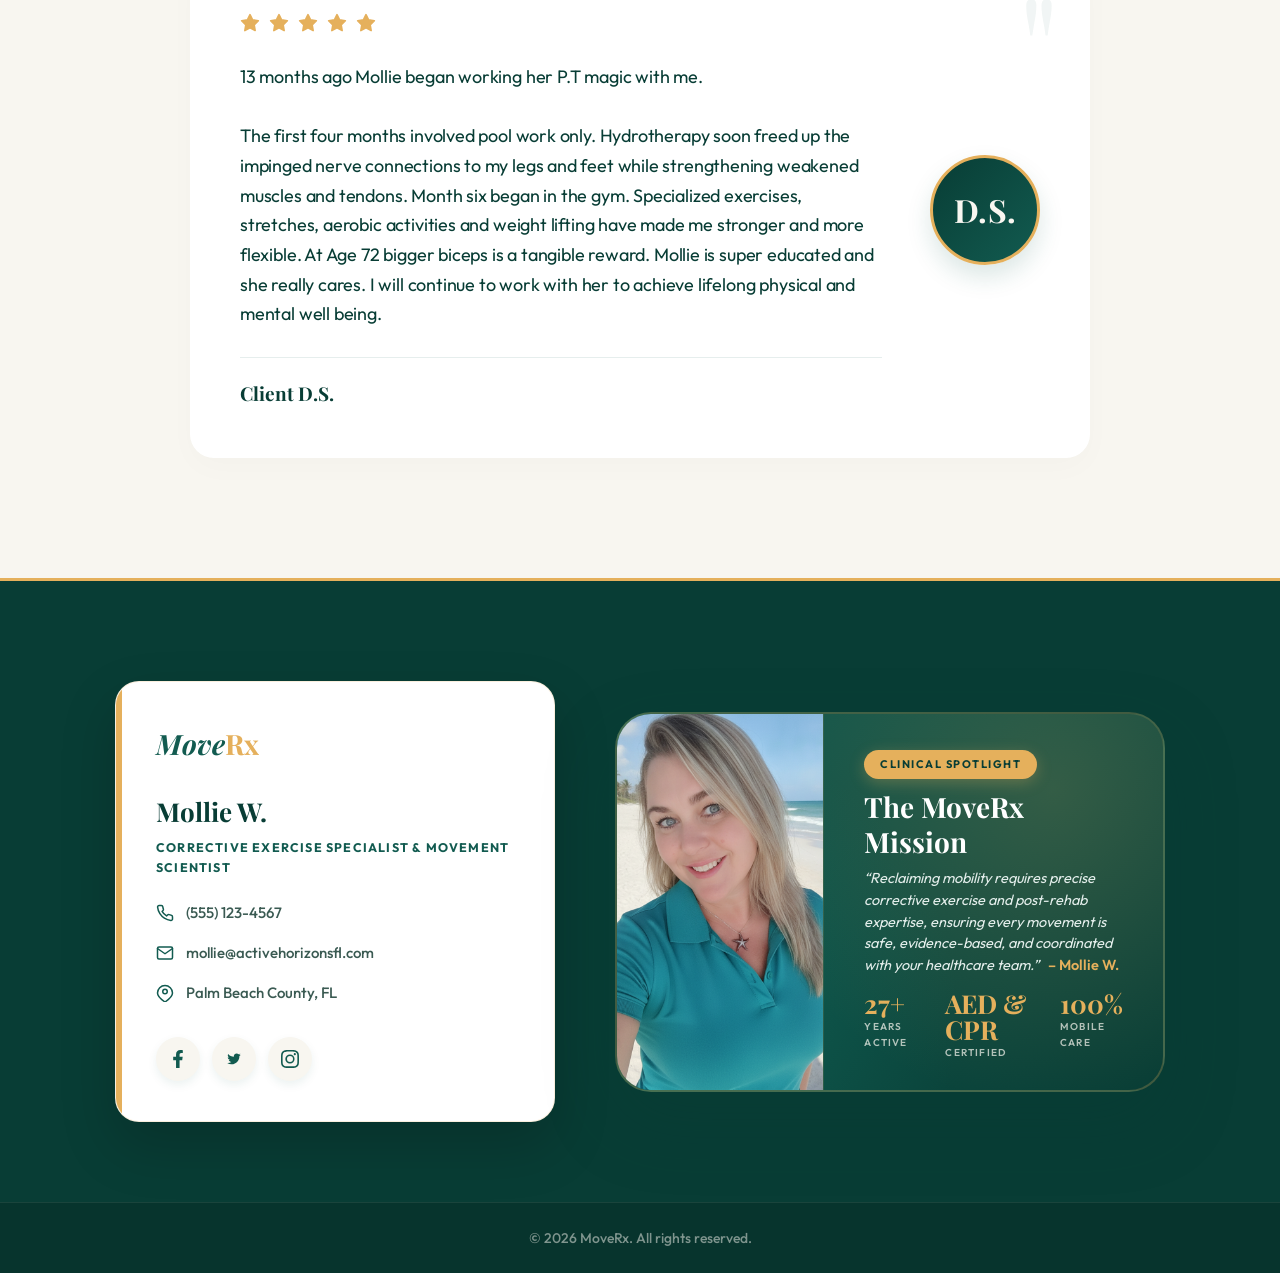
==== commit 813d0b95: "version 2" ====
--- a/testimonials.html
+++ b/testimonials.html
@@ -58,7 +58,7 @@
     </main>
 
     <!-- Testimonials Content and Injection Script -->
-    <script src="assets/js/testimonials-data.js"></script>
-    <script src="assets/js/testimonials.js"></script>
+    <script src="assets/js/testimonials-data.js?v=2.1.0"></script>
+    <script src="assets/js/testimonials.js?v=2.1.0"></script>
 </body>
 </html>
--- a/assets/css/main.css
+++ b/assets/css/main.css
@@ -166,9 +166,9 @@
 }
 
 .nav-links a {
-    font-family: var(--font-body);
-    font-size: 13.5px;
-    font-weight: 600;
+    font-family: var(--font-display);
+    font-size: 14.5px;
+    font-weight: 700;
     color: var(--deep-palm);
     text-transform: uppercase;
     letter-spacing: 1.2px;
